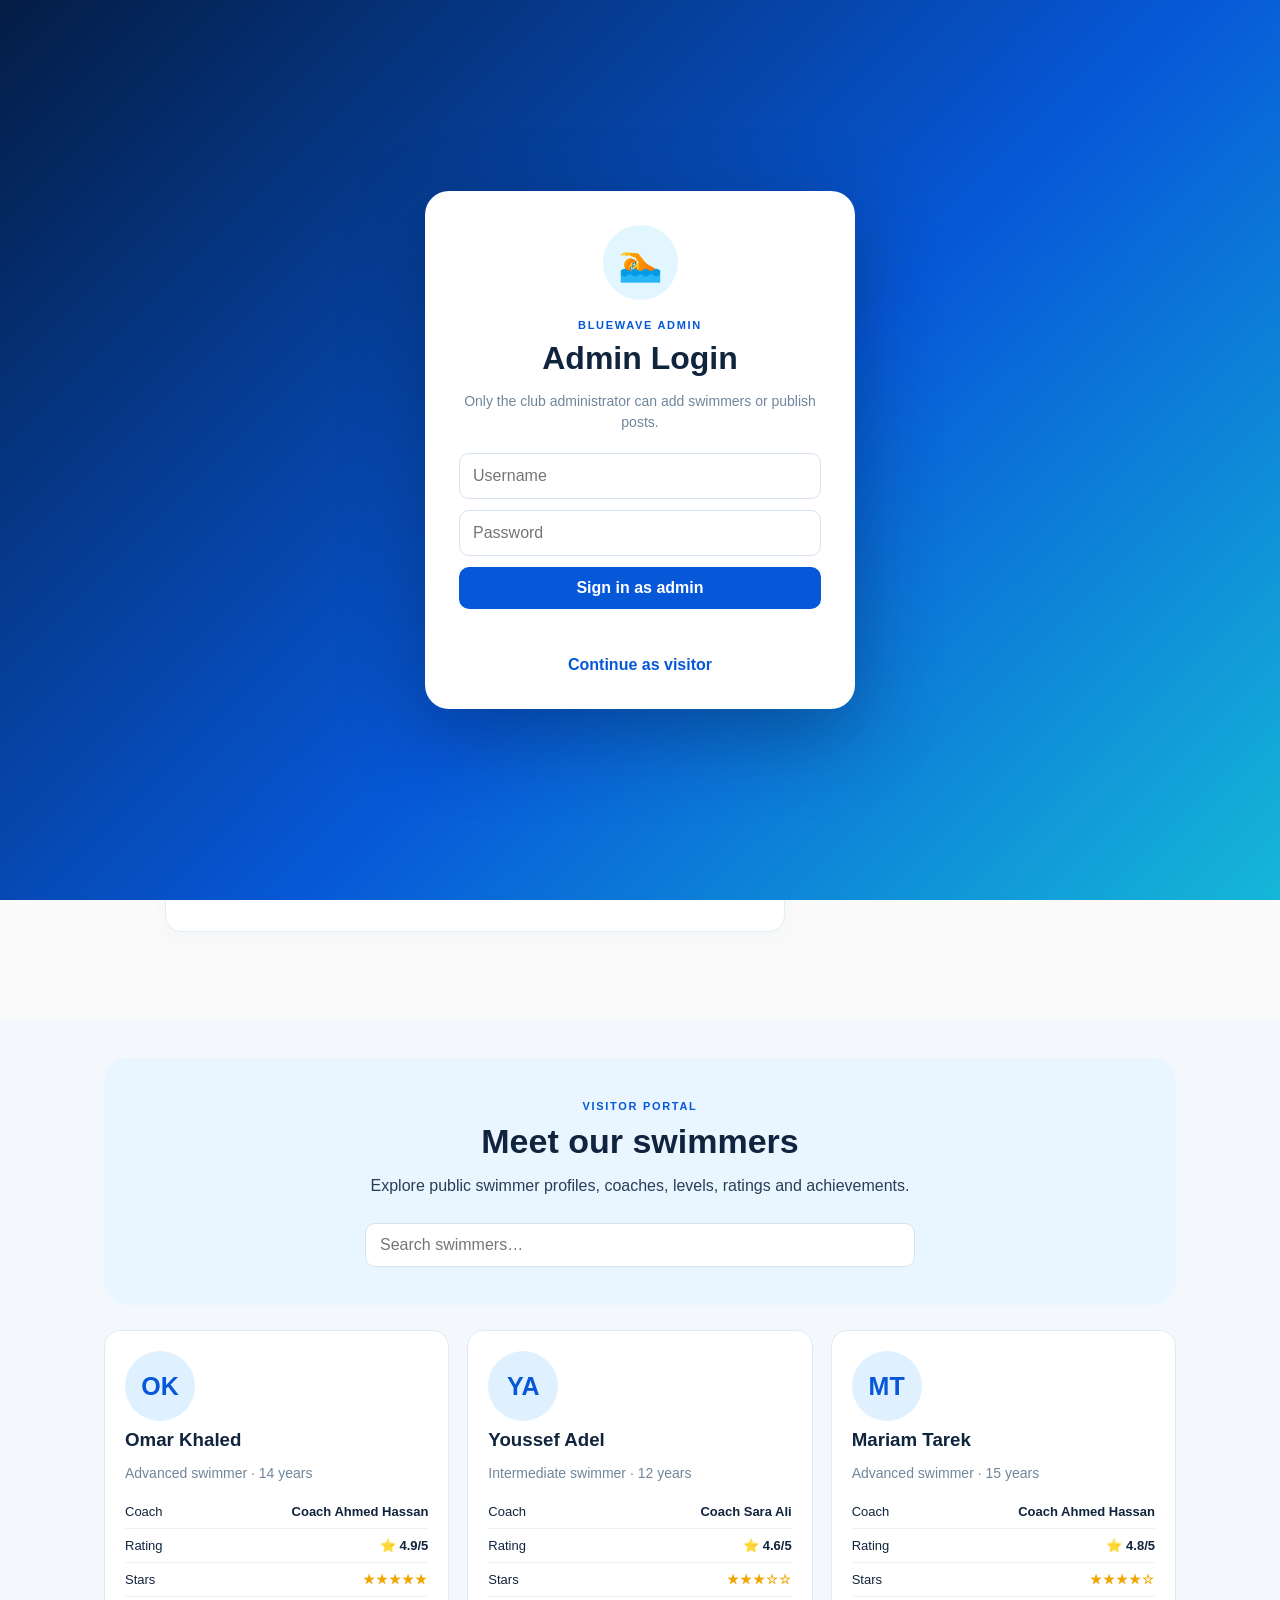
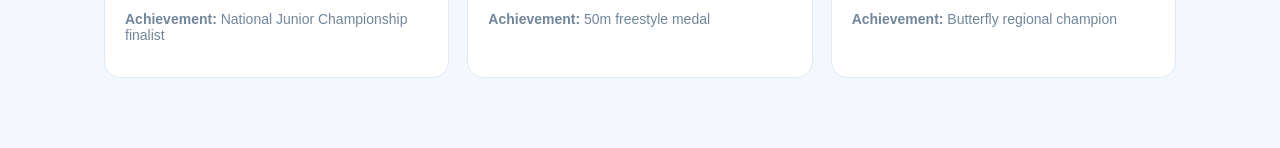
==== index.html @ 48f9fb14 "Add files via upload" ====
<!doctype html>
<html lang="en">
<head>
<meta charset="UTF-8"><meta name="viewport" content="width=device-width,initial-scale=1">
<meta name="theme-color" content="#0758d8"><meta name="apple-mobile-web-app-capable" content="yes"><meta name="apple-mobile-web-app-status-bar-style" content="black-translucent"><meta name="apple-mobile-web-app-title" content="BlueWave"><meta name="mobile-web-app-capable" content="yes"><link rel="apple-touch-icon" href="icons/apple-touch-icon.png"><link rel="manifest" href="manifest.json"><link rel="stylesheet" href="style.css">
<title>BlueWave Swimming Club</title>
</head>
<body><div id="loginScreen" class="login-screen">
<div class="login-card"><div class="login-logo">🏊</div><span class="eyebrow">BLUEWAVE ADMIN</span><h1>Admin Login</h1><p>Only the club administrator can add swimmers or publish posts.</p>
<form onsubmit="login(event)"><input id="loginUser" autocomplete="username" placeholder="Username" required><input id="loginPass" type="password" autocomplete="current-password" placeholder="Password" required><button class="primary" type="submit">Sign in as admin</button><div id="loginError"></div></form>
<button class="visitor-btn" onclick="enterVisitor()">Continue as visitor</button></div></div><header class="igbar"><div class="igbrand">🏊 <b>BlueWave</b></div><div class="igsearch">⌕ <input id="homeSearch" placeholder="Search swimmers, coaches, achievements…" oninput="homeSearch(this.value)"></div><div class="igactions"><button onclick="go('dashboard')">⚙️</button><button onclick="go('public')">♡</button><button onclick="showInstall()">📲</button></div></header><main class="instagram-home"><section class="feed"><div class="stories card"><div class="admin-post-btn" id="adminPostBtn" onclick="openPost()">＋ Post</div><div class="story"><div class="storyring">＋</div><small>Your story</small></div><div class="story"><div class="storyring">🏊</div><small>BlueWave</small></div><div class="story"><div class="storyring">⭐</div><small>Stars</small></div><div class="story"><div class="storyring">🏆</div><small>Champions</small></div><div class="story"><div class="storyring">🌊</div><small>Training</small></div></div><div class="post card"><div class="posthead"><div class="profile"><div class="miniavatar">🏊</div><div><b>bluewave.swimming</b><small>Swimming Club · Official</small></div></div><span>•••</span></div><div class="hero-photo"><div class="swimmer-art">🏊‍♂️</div><div class="photo-copy"><span>BLUEWAVE SWIMMING CLUB</span><strong>Make a splash.</strong><small>Train • Compete • Achieve</small></div></div><div class="postactions">♡　💬　↗ <span class="save">⌑</span></div><b class="likes">BlueWave Swimming Club</b><p><b>bluewave.swimming</b> Welcome to our swimming community 🌊 Follow our swimmers, coaches, achievements and training journey.</p><small class="muted">Discover our swimmers below</small></div><div id="homeFeed"></div></section><aside class="sidebar"><div class="profile card sideprofile"><div class="bigmini">🏊</div><div><b>BlueWave Swimming Club</b><small>Swimming community</small></div><button class="linkbtn" onclick="go('public')">View</button></div><div class="card suggestions"><div class="suggesthead"><b>Suggested swimmers</b><small>See all</small></div><div id="suggestions"></div></div><div class="sideinfo">About · Coaches · Swimmers · Achievements · Install App<br><br>© 2026 BlueWave Swimming Club</div></aside></main><div class="bottomnav"><button onclick="window.scrollTo({top:0,behavior:'smooth'})">⌂<small>Home</small></button><button onclick="document.getElementById('homeSearch').focus()">⌕<small>Search</small></button><button onclick="showInstall()">＋<small>Install</small></button><button onclick="go('public')">♡<small>Profiles</small></button><button onclick="go('dashboard')">⚙<small>Admin</small></button></div><section id="dashboard" class="page active"><div class="swimMotif"><span>〰</span><span>〰</span><span>〰</span></div>
  <div class="hero"><div><span class="eyebrow">ADMIN CONTROL CENTER</span><h1>Swimming Club Management</h1><p>Manage swimmers, coaches, ratings and monthly payments in one place.</p></div><div><button class="primary" onclick="openSwimmer()">＋ Add swimmer</button><button class="secondary" onclick="openPost()">＋ Post</button><button class="secondary" onclick="logout()">Logout</button></div></div>
  <div class="stats" id="stats"></div>
  <div class="grid2">
    <div class="card"><div class="cardhead"><h2>Payment overview</h2><button class="linkbtn" onclick="go('swimmers')">View swimmers →</button></div><div id="paymentOverview"></div></div>
    <div class="card"><div class="cardhead"><h2>Top swimmers</h2></div><div id="topSwimmers"></div></div>
  </div>
</section>

<section id="swimmers" class="page">
  <div class="sectionhead"><div><span class="eyebrow">MEMBERS</span><h1>Swimmers</h1></div><button class="primary" onclick="openSwimmer()">＋ Add swimmer</button></div>
  <div class="toolbar"><input id="search" placeholder="Search by name or ID…" oninput="renderSwimmers()"><select id="coachFilter" onchange="renderSwimmers()"><option value="">All coaches</option></select><select id="paymentFilter" onchange="renderSwimmers()"><option value="">All payments</option><option value="paid">Paid this month</option><option value="unpaid">Unpaid this month</option></select></div>
  <div id="swimmerTable" class="tablewrap"></div>
</section>

<section id="coaches" class="page">
  <div class="sectionhead"><div><span class="eyebrow">STAFF</span><h1>Coaches</h1></div><button class="primary" onclick="openCoach()">＋ Add coach</button></div>
  <div id="coachGrid" class="coachgrid"></div>
</section>

<section id="public" class="page">
  <div class="publichero"><span class="eyebrow">VISITOR PORTAL</span><h1>Meet our swimmers</h1><p>Explore public swimmer profiles, coaches, levels, ratings and achievements.</p><input id="publicSearch" placeholder="Search swimmers…" oninput="renderPublic()"></div>
  <div id="publicGrid" class="swimmergrid"></div>
</section>
</main>
</div>

<div id="modal" class="modal hidden"><div class="modalbox"><button class="close" onclick="closeModal()">×</button><div id="modalContent"></div></div></div>
<div id="installHelp" class="install-help hidden">
<div class="install-panel"><button class="close" onclick="closeInstallHelp()">×</button>
<h2>📲 Install BlueWave</h2>
<p><b>iPhone / iPad:</b> Open this website in Safari → tap Share → <b>Add to Home Screen</b> → Add.</p>
<p><b>Android:</b> Tap <b>Install App</b> or the browser menu → <b>Install app</b>.</p>
<p><b>Windows:</b> In Chrome or Edge, select the install icon in the address bar or menu → <b>Install BlueWave</b>.</p>
</div></div><div id="toast"></div>
<script src="app.js"></script>
<div id="modal" class="modal hidden"><div class="modalbox"><button class="close" onclick="closeModal()">×</button><div id="modalContent"></div></div></div><div id="installHelp" class="install-help hidden"><div class="install-panel"><button class="close" onclick="closeInstallHelp()">×</button><h2>📲 Install BlueWave</h2><p><b>iPhone/iPad:</b> Safari → Share → <b>Add to Home Screen</b>.</p><p><b>Android:</b> browser menu → <b>Install app</b>.</p><p><b>Windows:</b> Chrome/Edge → Install icon/menu → <b>Install BlueWave</b>.</p></div></div><div id="toast"></div></body></html>
---- style.css ----
*{box-sizing:border-box}body{margin:0;font-family:Inter,Segoe UI,Arial,sans-serif;background:#f4f8fc;color:#10243e}button,input,select{font:inherit}button{cursor:pointer}.topbar{height:72px;background:#fff;border-bottom:1px solid #e4edf6;display:flex;align-items:center;padding:0 5%;gap:30px;position:sticky;top:0;z-index:5}.brand{display:flex;align-items:center;gap:10px;margin-right:auto}.logo{font-size:30px}.brand b{display:block;font-size:19px}.brand small{display:block;color:#7890a8}.topbar nav{display:flex;gap:5px}.nav{border:0;background:none;padding:10px 14px;border-radius:9px;color:#60758c}.nav.active{background:#eaf2ff;color:#0758d8;font-weight:700}.admin-pill{border:1px solid #cfe0f4;background:#f5f9ff;color:#0758d8;border-radius:20px;padding:8px 14px}.page{display:none;max-width:1200px;margin:auto;padding:38px 5% 70px}.page.active{display:block}.hero{background:linear-gradient(120deg,#0758d8,#12a6db);color:#fff;border-radius:24px;padding:38px;display:flex;justify-content:space-between;align-items:center;gap:20px;box-shadow:0 15px 40px #0b64bd22}.hero h1,.publichero h1{font-size:34px;margin:8px 0}.hero p,.publichero p{opacity:.88}.eyebrow{font-size:11px;letter-spacing:1.7px;font-weight:800;color:#4d86c8}.hero .eyebrow{color:#d5efff}.primary{background:#0758d8;color:#fff;border:0;border-radius:10px;padding:12px 18px;font-weight:700}.hero .primary{background:#fff;color:#0758d8}.stats{display:grid;grid-template-columns:repeat(4,1fr);gap:16px;margin:22px 0}.stat,.card{background:#fff;border:1px solid #e3edf6;border-radius:16px;padding:20px;box-shadow:0 5px 18px #1a5a8c08}.stat span{color:#738aa1;font-size:13px}.stat strong{display:block;font-size:30px;margin-top:7px}.grid2{display:grid;grid-template-columns:1fr 1fr;gap:20px}.cardhead,.sectionhead{display:flex;justify-content:space-between;align-items:center}.card h2{font-size:18px}.linkbtn{border:0;background:none;color:#0758d8}.sectionhead{margin-bottom:20px}.sectionhead h1{margin:4px 0 0;font-size:30px}.toolbar{display:flex;gap:10px;margin-bottom:16px}.toolbar input,.toolbar select,.publichero input{border:1px solid #d7e3ef;background:#fff;border-radius:10px;padding:12px 14px;outline:none}.toolbar input{flex:1}.tablewrap{background:#fff;border:1px solid #e0eaf3;border-radius:15px;overflow:auto}.table{width:100%;border-collapse:collapse}.table th,.table td{padding:14px;text-align:left;border-bottom:1px solid #edf2f7;font-size:14px}.table th{color:#71869b;background:#f9fbfd;font-size:12px;text-transform:uppercase}.avatar{width:40px;height:40px;border-radius:50%;display:inline-grid;place-items:center;background:#dff1ff;color:#0758d8;font-weight:800;margin-right:10px}.namecell{display:flex;align-items:center}.badge{display:inline-block;padding:5px 9px;border-radius:15px;font-size:12px;font-weight:700}.paid{background:#dcf8e8;color:#08753b}.unpaid{background:#fff0e9;color:#b44a12}.stars{color:#f0a500;letter-spacing:1px}.action{border:0;background:#edf4ff;color:#0758d8;border-radius:8px;padding:7px 10px}.coachgrid,.swimmergrid{display:grid;grid-template-columns:repeat(3,1fr);gap:18px}.coach,.swcard{background:#fff;border:1px solid #e0eaf3;border-radius:16px;padding:20px}.coach h3,.swcard h3{margin:8px 0}.coach p,.swcard p{color:#71869b;font-size:14px}.publichero{text-align:center;background:#e9f5ff;border-radius:24px;padding:38px;margin-bottom:25px}.publichero .eyebrow{color:#0758d8}.publichero input{width:min(550px,100%);margin-top:12px}.swcard .bigavatar{height:70px;width:70px;border-radius:50%;display:grid;place-items:center;background:#dff1ff;color:#0758d8;font-size:25px;font-weight:800}.mini{display:flex;justify-content:space-between;padding:9px 0;border-bottom:1px solid #edf2f7;font-size:13px}.modal{position:fixed;inset:0;background:#10243e77;display:grid;place-items:center;padding:20px;z-index:20}.modal.hidden{display:none}.modalbox{background:#fff;width:min(680px,100%);max-height:90vh;overflow:auto;border-radius:18px;padding:28px;position:relative}.close{position:absolute;right:16px;top:12px;border:0;background:none;font-size:28px;color:#6e8195}.formgrid{display:grid;grid-template-columns:1fr 1fr;gap:13px}.field{display:flex;flex-direction:column;gap:6px}.field.full{grid-column:1/-1}.field label{font-size:12px;color:#60758c;font-weight:700}.field input,.field select,.field textarea{padding:11px;border:1px solid #d7e3ef;border-radius:9px}.formactions{display:flex;justify-content:flex-end;gap:10px;margin-top:20px}.secondary{border:1px solid #d4e0eb;background:#fff;padding:11px 16px;border-radius:9px}.months{display:flex;flex-wrap:wrap;gap:7px;margin-top:8px}.month{border:1px solid #d7e3ef;background:#fff;border-radius:8px;padding:7px 9px;font-size:12px}.month.on{background:#dcf8e8;border-color:#9be0b9;color:#08753b}.detail{margin:20px 0;padding:15px;background:#f7fafc;border-radius:12px}.coach .primary{margin-top:10px}.empty{padding:35px;text-align:center;color:#7890a8}.rank{font-weight:800;color:#0758d8}#toast{position:fixed;bottom:25px;right:25px;background:#10243e;color:#fff;padding:12px 17px;border-radius:10px;opacity:0;transform:translateY(10px);transition:.25s;z-index:30}#toast.show{opacity:1;transform:none}@media(max-width:850px){.topbar{padding:0 3%;gap:8px}.topbar nav{display:none}.page{padding:25px 3%}.hero{display:block}.hero .primary{margin-top:20px}.stats{grid-template-columns:1fr 1fr}.grid2,.coachgrid,.swimmergrid{grid-template-columns:1fr}.toolbar{flex-wrap:wrap}.toolbar input{min-width:100%}.formgrid{grid-template-columns:1fr}.field.full{grid-column:auto}}\n.loginScreen{position:fixed;inset:0;z-index:100;background:radial-gradient(circle at 20% 20%,#18b7e955,transparent 35%),linear-gradient(135deg,#031c3d,#0758d8 55%,#10a9d6);display:grid;place-items:center;padding:20px;overflow:hidden}.loginScreen:before,.loginScreen:after{content:"";position:absolute;width:110%;height:90px;border:3px solid #ffffff22;border-left:0;border-right:0;border-radius:50%;transform:rotate(-8deg);bottom:10%;left:-5%}.loginScreen:after{bottom:25%;transform:rotate(6deg);opacity:.6}.loginCard{position:relative;z-index:2;width:min(430px,100%);background:#ffffffee;backdrop-filter:blur(18px);border:1px solid #ffffff55;border-radius:28px;padding:36px;box-shadow:0 30px 80px #001b3b66;text-align:center}.loginLogo{font-size:52px;margin-bottom:5px}.loginCard h1{margin:8px 0;font-size:32px}.loginCard p{color:#71869b;margin-bottom:25px}.loginCard form{display:grid;gap:12px}.loginCard input{padding:14px 15px;border:1px solid #d6e3ef;border-radius:11px;background:#fff;outline:none}.loginError{height:18px;color:#c34d39;font-size:13px}.visitorLink{margin-top:18px;border:0;background:none;color:#0758d8;font-weight:700}.swimMotif{height:55px;overflow:hidden;margin:-15px 0 12px;display:flex;gap:40px;opacity:.12;color:#0758d8;font-size:55px;line-height:20px}.swimMotif span:nth-child(2){transform:translateY(12px)}.swimMotif span:nth-child(3){transform:translateY(-4px)}
.install-help{position:fixed;inset:0;background:#10243e88;display:grid;place-items:center;padding:20px;z-index:40}
.install-help.hidden{display:none}.install-panel{background:#fff;border-radius:20px;padding:28px;width:min(560px,100%);box-shadow:0 25px 80px #001b3d55}
.install-panel h2{margin-top:0}.install-panel p{line-height:1.6;background:#f5f9fd;padding:12px;border-radius:10px}

.igbar{height:64px;background:#fff;border-bottom:1px solid #e3e7ec;display:flex;align-items:center;padding:0 max(14px,calc((100% - 1050px)/2));gap:28px;position:sticky;top:0;z-index:10}.igbrand{font-size:21px;min-width:180px}.igsearch{height:38px;width:290px;background:#f1f3f6;border-radius:9px;display:flex;align-items:center;padding:0 12px;color:#788898}.igsearch input{border:0;background:none;outline:0;width:100%;padding-left:8px}.igactions{display:flex;gap:13px;margin-left:auto}.igactions button{border:0;background:none;font-size:20px}.instagram-home{background:#fafafa;min-height:calc(100vh - 64px);display:grid;grid-template-columns:minmax(0,620px) 300px;gap:30px;justify-content:center;padding:24px 18px 70px}.stories{height:105px;display:flex;align-items:center;gap:19px;padding:12px 18px;overflow:hidden;margin-bottom:18px}.story{min-width:62px;text-align:center;font-size:11px}.storyring{width:58px;height:58px;border-radius:50%;display:grid;place-items:center;margin:auto;background:linear-gradient(135deg,#0758d8,#18c7e6,#7936d9);border:3px solid #fff;font-size:24px}.story small{display:block;margin-top:5px}.post{overflow:hidden;margin-bottom:18px}.posthead{height:60px;display:flex;align-items:center;justify-content:space-between;padding:10px 14px}.profile{display:flex;align-items:center;gap:9px}.profile small,.sideprofile small{display:block;color:#8190a0;font-size:11px}.miniavatar,.bigmini{width:38px;height:38px;border-radius:50%;display:grid;place-items:center;background:#dff4ff}.bigmini{width:50px;height:50px}.hero-photo{height:450px;position:relative;overflow:hidden;background:linear-gradient(#0b65b9,#18b8db 43%,#0758d8 44%,#084da9)}.hero-photo:after{content:"";position:absolute;inset:45% 0 0;background:repeating-linear-gradient(170deg,transparent 0 48px,#ffffff24 50px 55px)}.swimmer-art{position:absolute;z-index:2;left:50%;top:37%;transform:translate(-50%,-50%);font-size:85px;filter:drop-shadow(0 10px 8px #003f7766)}.photo-copy{position:absolute;z-index:3;bottom:34px;left:32px;color:#fff;text-shadow:0 3px 15px #003f77}.photo-copy span{letter-spacing:4px;font-size:12px;font-weight:800}.photo-copy strong{display:block;font-size:40px}.photo-copy small{font-size:14px}.postactions{padding:13px 14px 5px;font-size:26px}.save{float:right}.likes{display:block;padding:0 14px;font-size:13px}.post p{padding:0 14px;line-height:1.5;font-size:14px}.muted{display:block;padding:0 14px 16px;color:#8c99a6}.sidebar{position:sticky;top:88px;height:max-content}.sideprofile{display:flex;align-items:center;gap:9px;padding:12px}.sideprofile .linkbtn{margin-left:auto}.suggestions{padding:15px;margin-top:15px}.suggesthead{display:flex;justify-content:space-between;color:#728191;font-size:13px}.suggestion{display:flex;align-items:center;padding:10px 0}.suggestion .sname{flex:1;margin-left:8px}.suggestion small{display:block;color:#8996a4;font-size:11px}.follow{border:0;background:none;color:#0758d8;font-weight:700}.sideinfo{font-size:11px;color:#9ba5af;padding:18px 5px;line-height:1.5}.bottomnav{display:none}.install-help{position:fixed;inset:0;background:#10243e88;display:grid;place-items:center;padding:20px;z-index:40}.install-help.hidden{display:none}.install-panel{background:#fff;border-radius:20px;padding:28px;width:min(560px,100%)}@media(max-width:850px){.igbar{padding:0 12px;gap:10px}.igbrand{min-width:auto}.igsearch{flex:1;width:auto}.sidebar{display:none}.instagram-home{display:block;padding:0 0 70px}.stories,.post{border-radius:0;border-left:0;border-right:0}.bottomnav{display:flex;position:fixed;bottom:0;left:0;right:0;height:58px;background:#fff;border-top:1px solid #e2e6ea;z-index:15;justify-content:space-around}.bottomnav button{border:0;background:none;font-size:20px}.bottomnav small{display:block;font-size:9px;color:#667788}.hero-photo{height:410px}}@media(max-width:500px){.igbrand b{display:none}.hero-photo{height:380px}.photo-copy strong{font-size:32px}}

.login-screen{position:fixed;inset:0;background:linear-gradient(135deg,#041d45,#0758d8 55%,#15b7d8);display:grid;place-items:center;z-index:100;padding:20px}.login-card{width:min(430px,100%);background:#fff;border-radius:24px;padding:34px;box-shadow:0 25px 80px #001b3d66;text-align:center}.login-logo{width:75px;height:75px;border-radius:50%;display:grid;place-items:center;margin:0 auto 15px;background:#e2f6ff;font-size:36px}.login-card h1{margin:7px 0}.login-card p{color:#71869b;font-size:14px;line-height:1.5}.login-card form{display:grid;gap:11px;margin-top:20px}.login-card input{padding:13px;border:1px solid #d5e1ec;border-radius:10px;outline:none}.login-card form .primary{width:100%}.visitor-btn{border:0;background:none;color:#0758d8;margin-top:17px;font-weight:700}.login-card #loginError{color:#c53c3c;font-size:13px;min-height:18px}.admin-post-btn{display:none}.club-post{padding:35px;background:linear-gradient(135deg,#e7f8ff,#d2edff);text-align:center}.club-post span{font-size:58px}.club-post h2{margin:7px 0}.club-post p{color:#506b84;line-height:1.6;white-space:pre-wrap}.login-card .eyebrow{color:#0758d8}@media(max-width:850px){.login-card{padding:28px}}
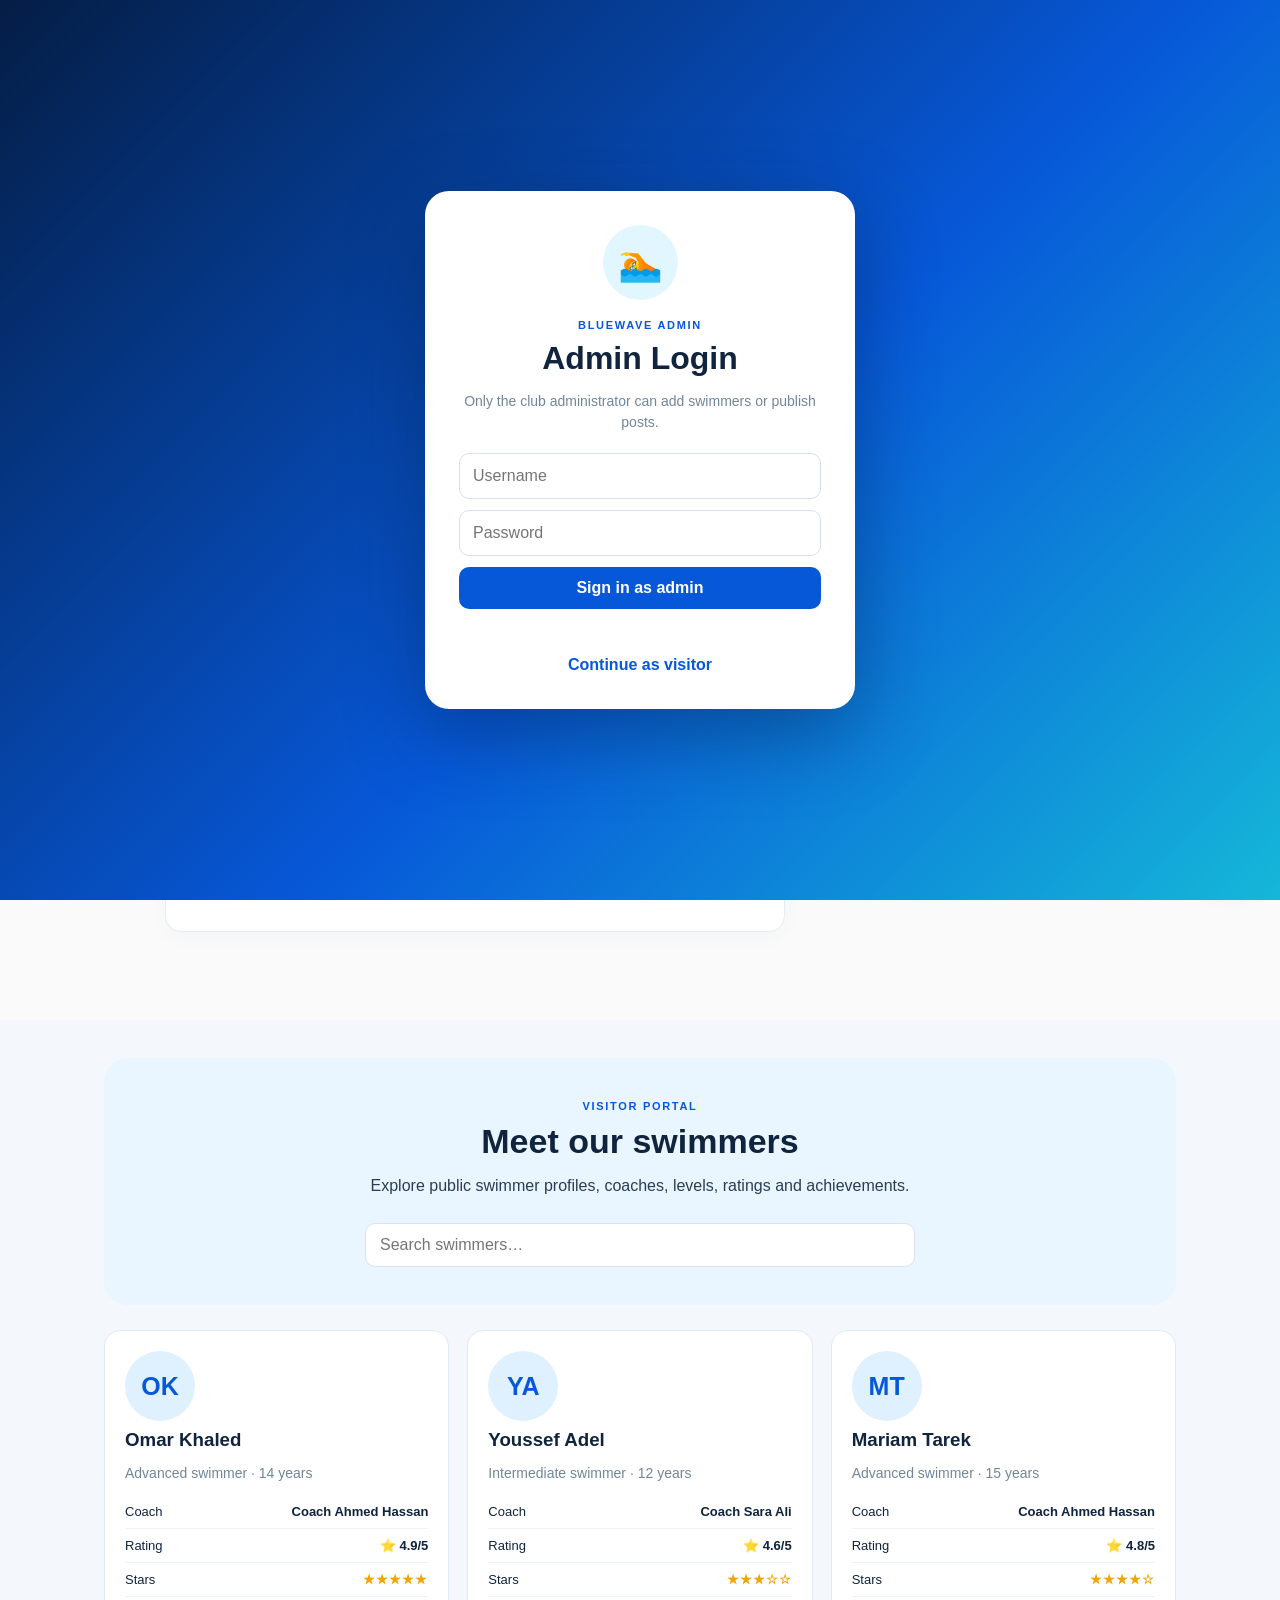
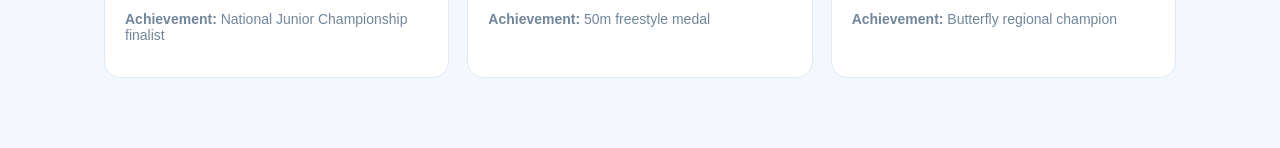
==== commit b9ac23bb: "Add files via upload" ====
--- a/index.html
+++ b/index.html
@@ -4,8 +4,38 @@
 <meta charset="UTF-8"><meta name="viewport" content="width=device-width,initial-scale=1">
 <meta name="theme-color" content="#0758d8"><meta name="apple-mobile-web-app-capable" content="yes"><meta name="apple-mobile-web-app-status-bar-style" content="black-translucent"><meta name="apple-mobile-web-app-title" content="BlueWave"><meta name="mobile-web-app-capable" content="yes"><link rel="apple-touch-icon" href="icons/apple-touch-icon.png"><link rel="manifest" href="manifest.json"><link rel="stylesheet" href="style.css">
 <title>BlueWave Swimming Club</title>
+
+<style>
+.accountbar{position:fixed;top:72px;right:20px;z-index:20;display:flex;gap:8px}
+.account-btn,.install-btn{border:1px solid #d8e4ef;background:#fff;color:#0758d8;border-radius:20px;padding:9px 14px;font-weight:700;box-shadow:0 4px 14px #1234 08}
+.account-modal{position:fixed;inset:0;background:#09213b99;display:none;place-items:center;z-index:50;padding:20px}.account-modal.show{display:grid}
+.account-box{background:#fff;border-radius:18px;width:min(430px,100%);padding:26px;position:relative}.account-box h2{margin-top:0}
+.account-box input{width:100%;padding:12px;border:1px solid #d7e3ef;border-radius:9px;margin:6px 0 12px}.account-box button{margin-top:5px}
+.post-social{display:flex;gap:18px;padding:12px 14px;border-top:1px solid #eef3f7}.post-social button{border:0;background:none;font-size:22px;cursor:pointer}.post-social .liked{color:#e43f66}.comment-box{display:flex;gap:7px;padding:8px 14px 14px}.comment-box input{flex:1;border:1px solid #d7e3ef;border-radius:18px;padding:9px 12px}.comment-box button{border:0;background:#0758d8;color:#fff;border-radius:18px;padding:8px 14px}.comments{padding:0 14px 10px;font-size:13px}.install-fab{position:fixed;right:22px;bottom:22px;width:58px;height:58px;border-radius:50%;border:0;background:#0758d8;color:#fff;font-size:25px;box-shadow:0 8px 25px #0758d855;z-index:30}.account-tabs{display:flex;gap:8px;margin-bottom:12px}.account-tabs button{flex:1;border:1px solid #d7e3ef;background:#f7fafc;padding:9px;border-radius:9px}.account-tabs .active{background:#0758d8;color:#fff}
+</style>
 </head>
-<body><div id="loginScreen" class="login-screen">
+<body>
+<div class="accountbar">
+  <button class="account-btn" onclick="openAccount()">👤 <span id="accountLabel">Sign in</span></button>
+</div>
+<button class="install-fab" onclick="installOrExplain()" title="Install BlueWave">📲</button>
+<div id="accountModal" class="account-modal">
+ <div class="account-box">
+  <button onclick="closeAccount()" style="position:absolute;right:14px;top:10px;border:0;background:none;font-size:25px">×</button>
+  <h2>BlueWave Account</h2>
+  <div class="account-tabs"><button id="loginTab" class="active" onclick="accountMode('login')">Sign in</button><button id="signupTab" onclick="accountMode('signup')">Create account</button></div>
+  <form id="accountForm" onsubmit="submitAccount(event)">
+   <label>Name</label><input id="accName" placeholder="Your name">
+   <label>Email</label><input id="accEmail" type="email" required placeholder="name@example.com">
+   <label>Mobile number</label><input id="accPhone" required placeholder="01xxxxxxxxx">
+   <label id="passLabel">Password</label><input id="accPass" type="password" required minlength="4" placeholder="Password">
+   <button class="primary" style="width:100%" id="accountSubmit">Sign in</button>
+  </form>
+  <button id="logoutBtn" class="secondary" style="width:100%;display:none" onclick="logoutVisitor()">Log out</button>
+  <p id="accountNote" style="color:#71869b;font-size:12px"></p>
+ </div>
+</div>
+<div id="loginScreen" class="login-screen">
 <div class="login-card"><div class="login-logo">🏊</div><span class="eyebrow">BLUEWAVE ADMIN</span><h1>Admin Login</h1><p>Only the club administrator can add swimmers or publish posts.</p>
 <form onsubmit="login(event)"><input id="loginUser" autocomplete="username" placeholder="Username" required><input id="loginPass" type="password" autocomplete="current-password" placeholder="Password" required><button class="primary" type="submit">Sign in as admin</button><div id="loginError"></div></form>
 <button class="visitor-btn" onclick="enterVisitor()">Continue as visitor</button></div></div><header class="igbar"><div class="igbrand">🏊 <b>BlueWave</b></div><div class="igsearch">⌕ <input id="homeSearch" placeholder="Search swimmers, coaches, achievements…" oninput="homeSearch(this.value)"></div><div class="igactions"><button onclick="go('dashboard')">⚙️</button><button onclick="go('public')">♡</button><button onclick="showInstall()">📲</button></div></header><main class="instagram-home"><section class="feed"><div class="stories card"><div class="admin-post-btn" id="adminPostBtn" onclick="openPost()">＋ Post</div><div class="story"><div class="storyring">＋</div><small>Your story</small></div><div class="story"><div class="storyring">🏊</div><small>BlueWave</small></div><div class="story"><div class="storyring">⭐</div><small>Stars</small></div><div class="story"><div class="storyring">🏆</div><small>Champions</small></div><div class="story"><div class="storyring">🌊</div><small>Training</small></div></div><div class="post card"><div class="posthead"><div class="profile"><div class="miniavatar">🏊</div><div><b>bluewave.swimming</b><small>Swimming Club · Official</small></div></div><span>•••</span></div><div class="hero-photo"><div class="swimmer-art">🏊‍♂️</div><div class="photo-copy"><span>BLUEWAVE SWIMMING CLUB</span><strong>Make a splash.</strong><small>Train • Compete • Achieve</small></div></div><div class="postactions">♡　💬　↗ <span class="save">⌑</span></div><b class="likes">BlueWave Swimming Club</b><p><b>bluewave.swimming</b> Welcome to our swimming community 🌊 Follow our swimmers, coaches, achievements and training journey.</p><small class="muted">Discover our swimmers below</small></div><div id="homeFeed"></div></section><aside class="sidebar"><div class="profile card sideprofile"><div class="bigmini">🏊</div><div><b>BlueWave Swimming Club</b><small>Swimming community</small></div><button class="linkbtn" onclick="go('public')">View</button></div><div class="card suggestions"><div class="suggesthead"><b>Suggested swimmers</b><small>See all</small></div><div id="suggestions"></div></div><div class="sideinfo">About · Coaches · Swimmers · Achievements · Install App<br><br>© 2026 BlueWave Swimming Club</div></aside></main><div class="bottomnav"><button onclick="window.scrollTo({top:0,behavior:'smooth'})">⌂<small>Home</small></button><button onclick="document.getElementById('homeSearch').focus()">⌕<small>Search</small></button><button onclick="showInstall()">＋<small>Install</small></button><button onclick="go('public')">♡<small>Profiles</small></button><button onclick="go('dashboard')">⚙<small>Admin</small></button></div><section id="dashboard" class="page active"><div class="swimMotif"><span>〰</span><span>〰</span><span>〰</span></div>
@@ -44,4 +74,24 @@
 <p><b>Windows:</b> In Chrome or Edge, select the install icon in the address bar or menu → <b>Install BlueWave</b>.</p>
 </div></div><div id="toast"></div>
 <script src="app.js"></script>
-<div id="modal" class="modal hidden"><div class="modalbox"><button class="close" onclick="closeModal()">×</button><div id="modalContent"></div></div></div><div id="installHelp" class="install-help hidden"><div class="install-panel"><button class="close" onclick="closeInstallHelp()">×</button><h2>📲 Install BlueWave</h2><p><b>iPhone/iPad:</b> Safari → Share → <b>Add to Home Screen</b>.</p><p><b>Android:</b> browser menu → <b>Install app</b>.</p><p><b>Windows:</b> Chrome/Edge → Install icon/menu → <b>Install BlueWave</b>.</p></div></div><div id="toast"></div></body></html>+<div id="modal" class="modal hidden"><div class="modalbox"><button class="close" onclick="closeModal()">×</button><div id="modalContent"></div></div></div><div id="installHelp" class="install-help hidden"><div class="install-panel"><button class="close" onclick="closeInstallHelp()">×</button><h2>📲 Install BlueWave</h2><p><b>iPhone/iPad:</b> Safari → Share → <b>Add to Home Screen</b>.</p><p><b>Android:</b> browser menu → <b>Install app</b>.</p><p><b>Windows:</b> Chrome/Edge → Install icon/menu → <b>Install BlueWave</b>.</p></div></div><div id="toast"></div>
+<script>
+let visitorUser=JSON.parse(localStorage.getItem("bluewave_visitor")||"null");
+let accountAction="login", deferredPrompt=null;
+function openAccount(){document.getElementById("accountModal").classList.add("show");updateAccountUI()}
+function closeAccount(){document.getElementById("accountModal").classList.remove("show")}
+function accountMode(m){accountAction=m;document.getElementById("loginTab").classList.toggle("active",m==="login");document.getElementById("signupTab").classList.toggle("active",m==="signup");document.getElementById("accName").style.display=m==="signup"?"block":"none";document.getElementById("passLabel").textContent=m==="signup"?"Create password":"Password";document.getElementById("accountSubmit").textContent=m==="signup"?"Create account":"Sign in";updateAccountUI()}
+function updateAccountUI(){document.getElementById("accountLabel").textContent=visitorUser?visitorUser.name:"Sign in";document.getElementById("logoutBtn").style.display=visitorUser?"block":"none";document.getElementById("accountForm").style.display=visitorUser?"none":"block";document.getElementById("accountNote").textContent=visitorUser?"You can like, save and comment on posts.":"Create a free visitor account with your email and mobile number."}
+function submitAccount(e){e.preventDefault();let email=document.getElementById("accEmail").value.trim(),phone=document.getElementById("accPhone").value.trim(),name=document.getElementById("accName").value.trim()||email.split("@")[0],pass=document.getElementById("accPass").value;if(accountAction==="signup"){visitorUser={name,email,phone,pass};localStorage.setItem("bluewave_visitor",JSON.stringify(visitorUser));toast("Account created");closeAccount()}else{let saved=JSON.parse(localStorage.getItem("bluewave_visitor")||"null");if(saved&&saved.email===email&&saved.phone===phone&&saved.pass===pass){visitorUser=saved;toast("Welcome back");closeAccount()}else{toast("Account not found. Create an account first.");}}updateAccountUI()}
+function logoutVisitor(){visitorUser=null;localStorage.removeItem("bluewave_visitor");updateAccountUI();closeAccount();toast("Logged out")}
+function requireVisitor(){if(visitorUser)return true;openAccount();toast("Sign in to like, save or comment");return false}
+function socialKey(id,type){return "bw_"+type+"_"+id}
+function toggleLike(id){if(!requireVisitor())return;let k=socialKey(id,"like"),v=localStorage.getItem(k)==="1";localStorage.setItem(k,v?"0":"1");renderSocial(id)}
+function toggleSave(id){if(!requireVisitor())return;let k=socialKey(id,"save"),v=localStorage.getItem(k)==="1";localStorage.setItem(k,v?"0":"1");renderSocial(id)}
+function addComment(id){if(!requireVisitor())return;let inp=document.getElementById("comment_"+id),txt=inp.value.trim();if(!txt)return;let arr=JSON.parse(localStorage.getItem(socialKey(id,"comments"))||"[]");arr.push({name:visitorUser.name,text:txt});localStorage.setItem(socialKey(id,"comments"),JSON.stringify(arr));inp.value="";renderSocial(id)}
+function renderSocial(id){let like=localStorage.getItem(socialKey(id,"like"))==="1",save=localStorage.getItem(socialKey(id,"save"))==="1",arr=JSON.parse(localStorage.getItem(socialKey(id,"comments"))||"[]"),el=document.getElementById("social_"+id);if(!el)return;el.innerHTML='<div class="post-social"><button class="'+(like?'liked':'')+'" onclick="toggleLike('+id+')">'+(like?'♥':'♡')+'</button><button onclick="document.getElementById(\\'comment_'+id+'\\').focus()">💬</button><button onclick="toggleSave('+id+')">'+(save?'🔖':'⌑')+'</button></div><div class="comments">'+arr.slice(-3).map(c=>'<div><b>'+escapeHtml(c.name)+'</b> '+escapeHtml(c.text)+'</div>').join("")+'</div><div class="comment-box"><input id="comment_'+id+'" placeholder="'+(visitorUser?'Add a comment…':'Sign in to comment')+'"><button onclick="addComment('+id+')">Post</button></div>'}
+function escapeHtml(s){return s.replace(/[&<>"']/g,c=>({'&':'&amp;','<':'&lt;','>':'&gt;','"':'&quot;',"'":'&#039;'}[c]))}
+function installOrExplain(){if(deferredPrompt){deferredPrompt.prompt();deferredPrompt.userChoice.finally(()=>deferredPrompt=null)}else{alert("iPhone/iPad: Safari → Share → Add to Home Screen. Android/Windows: use your browser menu → Install App.");}}
+window.addEventListener("beforeinstallprompt",e=>{e.preventDefault();deferredPrompt=e});
+</script>
+</body></html>
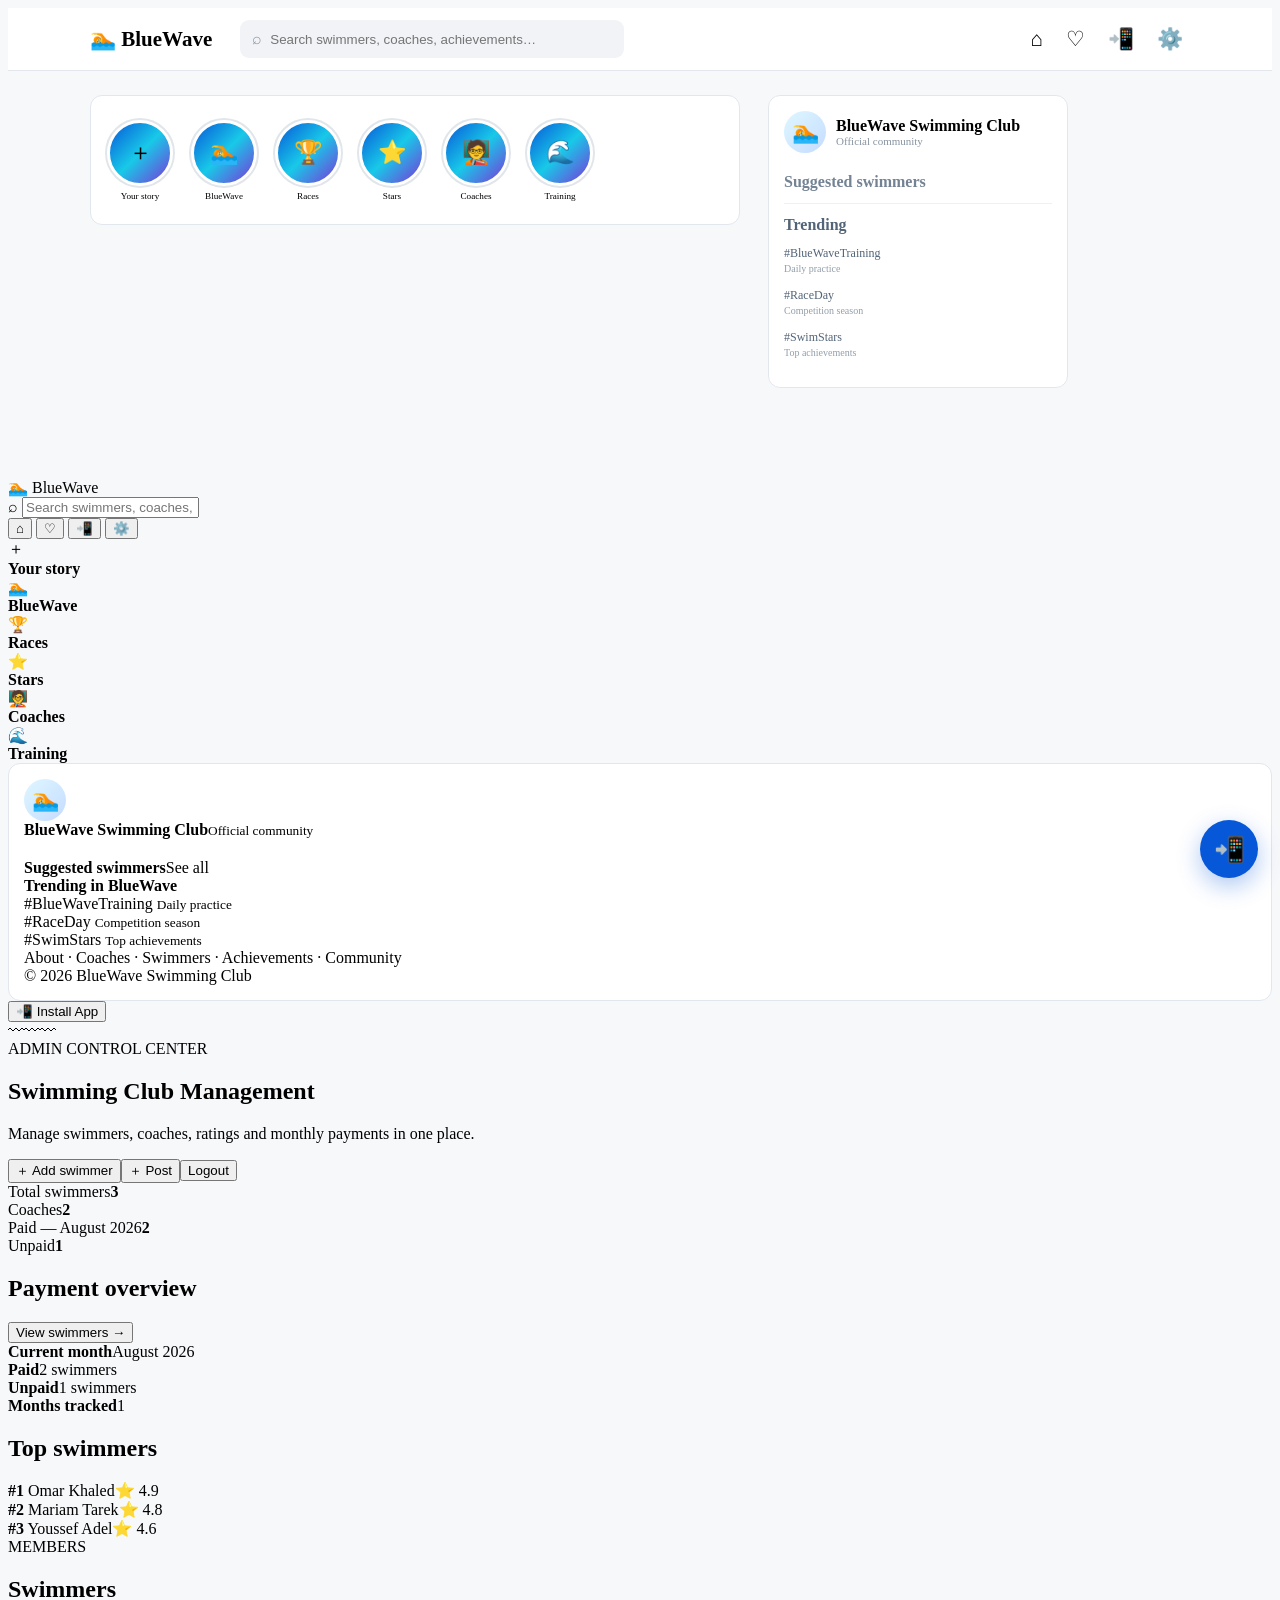
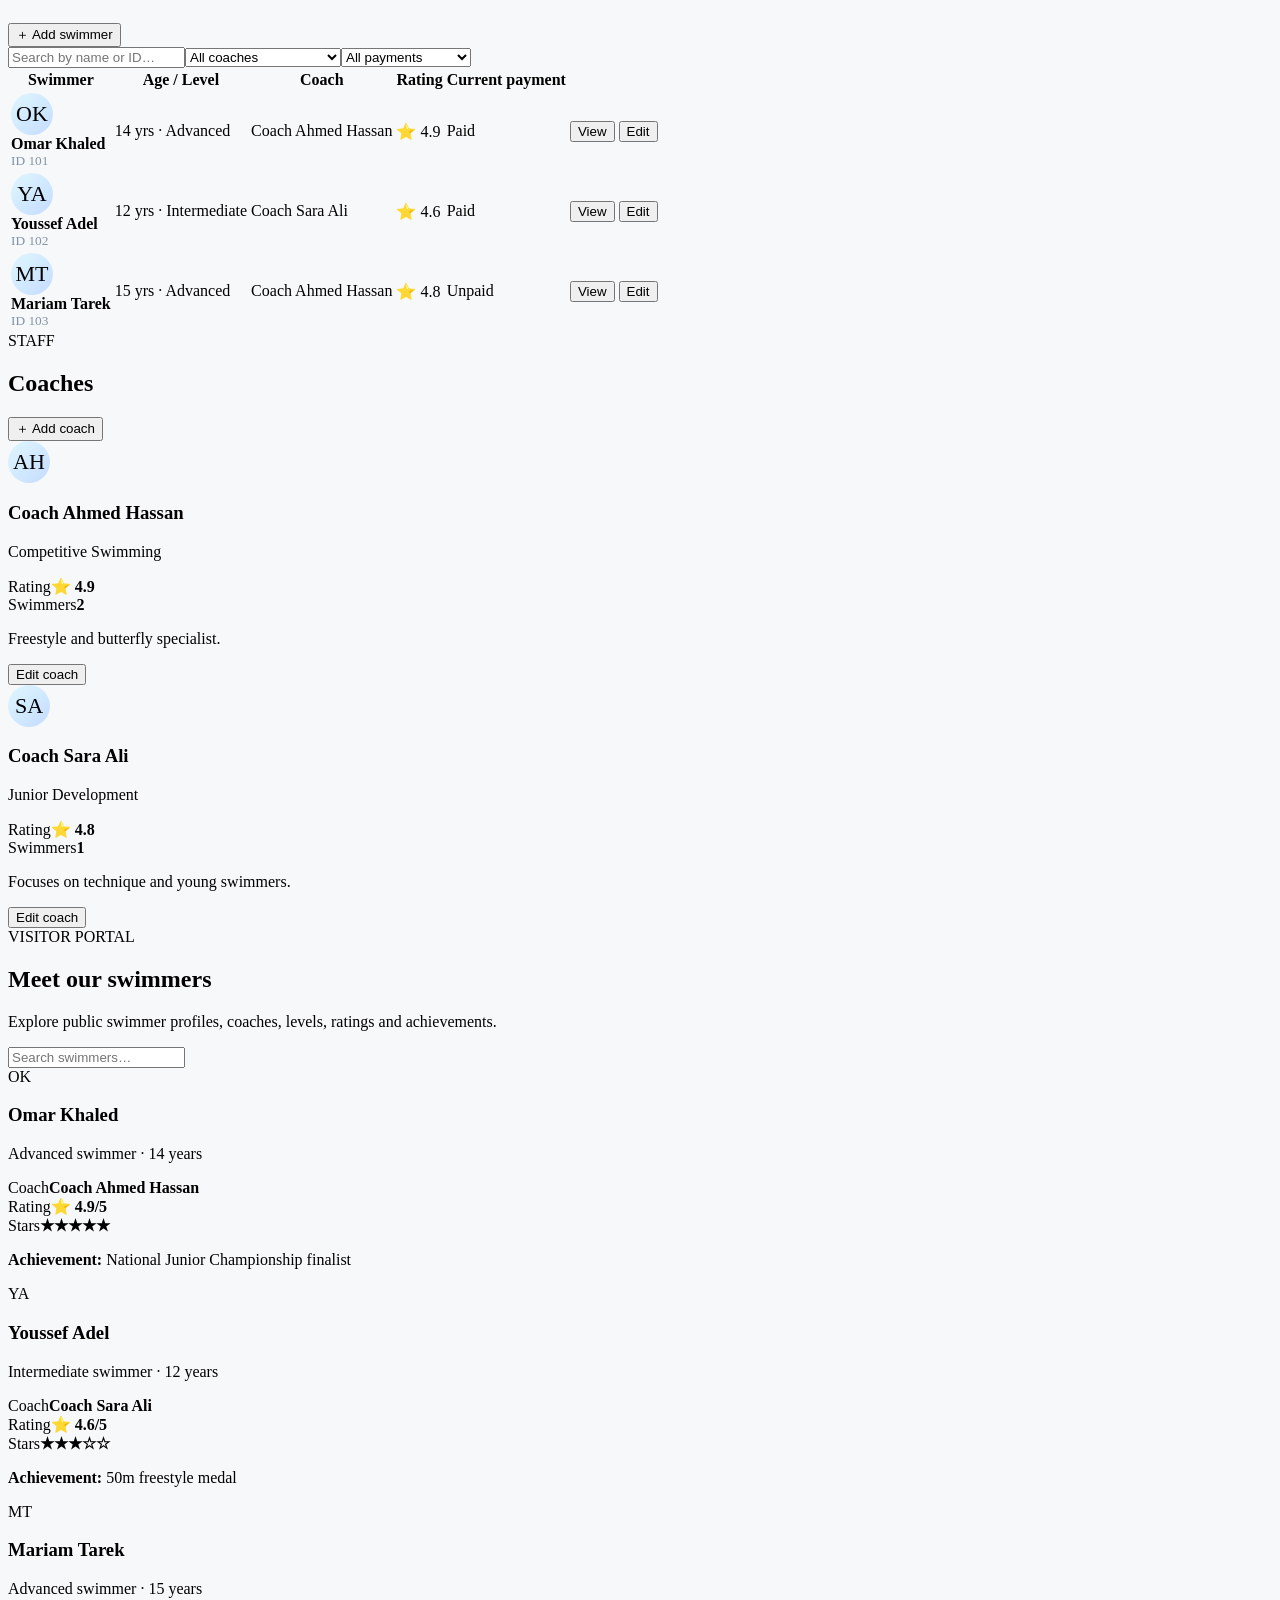
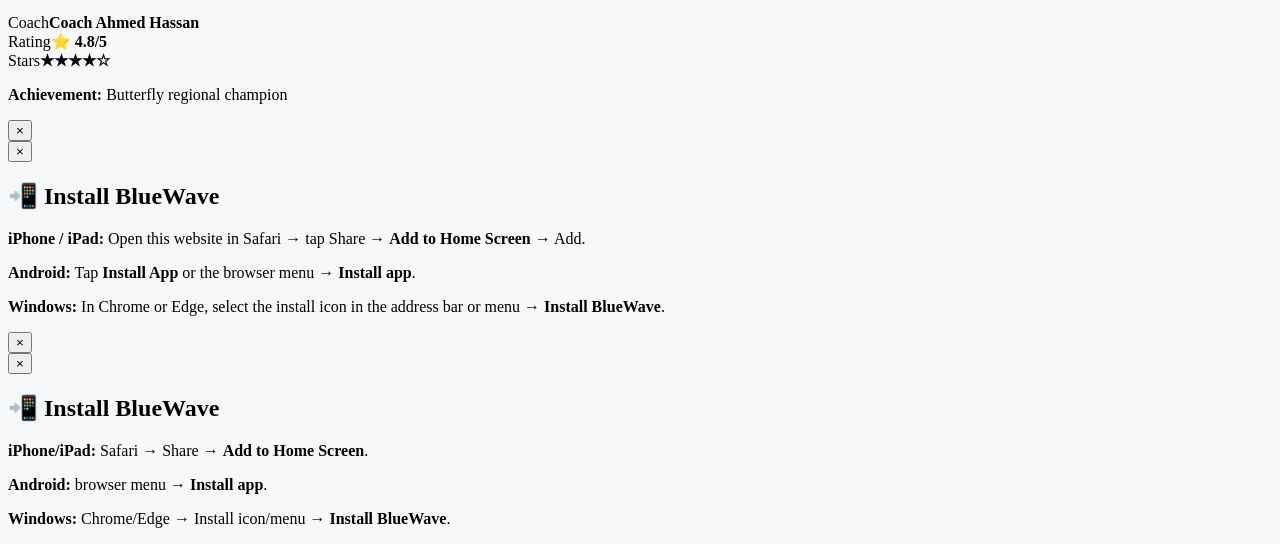
==== commit 2cf4316d: "Add files via upload" ====
--- a/index.html
+++ b/index.html
@@ -15,30 +15,72 @@
 </style>
 </head>
 <body>
-<div class="accountbar">
-  <button class="account-btn" onclick="openAccount()">👤 <span id="accountLabel">Sign in</span></button>
-</div>
-<button class="install-fab" onclick="installOrExplain()" title="Install BlueWave">📲</button>
-<div id="accountModal" class="account-modal">
- <div class="account-box">
-  <button onclick="closeAccount()" style="position:absolute;right:14px;top:10px;border:0;background:none;font-size:25px">×</button>
-  <h2>BlueWave Account</h2>
-  <div class="account-tabs"><button id="loginTab" class="active" onclick="accountMode('login')">Sign in</button><button id="signupTab" onclick="accountMode('signup')">Create account</button></div>
-  <form id="accountForm" onsubmit="submitAccount(event)">
-   <label>Name</label><input id="accName" placeholder="Your name">
-   <label>Email</label><input id="accEmail" type="email" required placeholder="name@example.com">
-   <label>Mobile number</label><input id="accPhone" required placeholder="01xxxxxxxxx">
-   <label id="passLabel">Password</label><input id="accPass" type="password" required minlength="4" placeholder="Password">
-   <button class="primary" style="width:100%" id="accountSubmit">Sign in</button>
-  </form>
-  <button id="logoutBtn" class="secondary" style="width:100%;display:none" onclick="logoutVisitor()">Log out</button>
-  <p id="accountNote" style="color:#71869b;font-size:12px"></p>
+<header class="social-header">
+ <div class="social-inner">
+  <div class="brand">🏊 <b>BlueWave</b></div>
+  <div class="searchbox">⌕ <input id="socialSearch" placeholder="Search swimmers, coaches, achievements…" oninput="socialSearch(this.value)"></div>
+  <nav><button onclick="homeTop()">⌂</button><button onclick="openAccount()">♡</button><button onclick="installApp()">📲</button><button onclick="go('dashboard')">⚙️</button></nav>
  </div>
-</div>
-<div id="loginScreen" class="login-screen">
-<div class="login-card"><div class="login-logo">🏊</div><span class="eyebrow">BLUEWAVE ADMIN</span><h1>Admin Login</h1><p>Only the club administrator can add swimmers or publish posts.</p>
-<form onsubmit="login(event)"><input id="loginUser" autocomplete="username" placeholder="Username" required><input id="loginPass" type="password" autocomplete="current-password" placeholder="Password" required><button class="primary" type="submit">Sign in as admin</button><div id="loginError"></div></form>
-<button class="visitor-btn" onclick="enterVisitor()">Continue as visitor</button></div></div><header class="igbar"><div class="igbrand">🏊 <b>BlueWave</b></div><div class="igsearch">⌕ <input id="homeSearch" placeholder="Search swimmers, coaches, achievements…" oninput="homeSearch(this.value)"></div><div class="igactions"><button onclick="go('dashboard')">⚙️</button><button onclick="go('public')">♡</button><button onclick="showInstall()">📲</button></div></header><main class="instagram-home"><section class="feed"><div class="stories card"><div class="admin-post-btn" id="adminPostBtn" onclick="openPost()">＋ Post</div><div class="story"><div class="storyring">＋</div><small>Your story</small></div><div class="story"><div class="storyring">🏊</div><small>BlueWave</small></div><div class="story"><div class="storyring">⭐</div><small>Stars</small></div><div class="story"><div class="storyring">🏆</div><small>Champions</small></div><div class="story"><div class="storyring">🌊</div><small>Training</small></div></div><div class="post card"><div class="posthead"><div class="profile"><div class="miniavatar">🏊</div><div><b>bluewave.swimming</b><small>Swimming Club · Official</small></div></div><span>•••</span></div><div class="hero-photo"><div class="swimmer-art">🏊‍♂️</div><div class="photo-copy"><span>BLUEWAVE SWIMMING CLUB</span><strong>Make a splash.</strong><small>Train • Compete • Achieve</small></div></div><div class="postactions">♡　💬　↗ <span class="save">⌑</span></div><b class="likes">BlueWave Swimming Club</b><p><b>bluewave.swimming</b> Welcome to our swimming community 🌊 Follow our swimmers, coaches, achievements and training journey.</p><small class="muted">Discover our swimmers below</small></div><div id="homeFeed"></div></section><aside class="sidebar"><div class="profile card sideprofile"><div class="bigmini">🏊</div><div><b>BlueWave Swimming Club</b><small>Swimming community</small></div><button class="linkbtn" onclick="go('public')">View</button></div><div class="card suggestions"><div class="suggesthead"><b>Suggested swimmers</b><small>See all</small></div><div id="suggestions"></div></div><div class="sideinfo">About · Coaches · Swimmers · Achievements · Install App<br><br>© 2026 BlueWave Swimming Club</div></aside></main><div class="bottomnav"><button onclick="window.scrollTo({top:0,behavior:'smooth'})">⌂<small>Home</small></button><button onclick="document.getElementById('homeSearch').focus()">⌕<small>Search</small></button><button onclick="showInstall()">＋<small>Install</small></button><button onclick="go('public')">♡<small>Profiles</small></button><button onclick="go('dashboard')">⚙<small>Admin</small></button></div><section id="dashboard" class="page active"><div class="swimMotif"><span>〰</span><span>〰</span><span>〰</span></div>
+</header>
+<main class="social-layout">
+ <section>
+  <div class="stories">
+   <div class="story"><div>＋</div><small>Your story</small></div><div class="story"><div>🏊</div><small>BlueWave</small></div>
+   <div class="story"><div>🏆</div><small>Races</small></div><div class="story"><div>⭐</div><small>Stars</small></div>
+   <div class="story"><div>🧑‍🏫</div><small>Coaches</small></div><div class="story"><div>🌊</div><small>Training</small></div>
+  </div>
+  <div id="socialFeed"></div>
+ </section>
+ <aside class="social-side">
+  <div class="side-card"><div class="club-line"><span class="avatar">🏊</span><div><b>BlueWave Swimming Club</b><small>Official community</small></div></div>
+  <h4>Suggested swimmers</h4><div id="suggested"></div>
+  <div class="trends"><b>Trending</b><p>#BlueWaveTraining<br><small>Daily practice</small></p><p>#RaceDay<br><small>Competition season</small></p><p>#SwimStars<br><small>Top achievements</small></p></div></div>
+ </aside>
+</main>
+<div class="mobile-nav"><button onclick="homeTop()">⌂<small>Home</small></button><button onclick="document.getElementById('socialSearch').focus()">⌕<small>Search</small></button><button onclick="installApp()">＋<small>Install</small></button><button onclick="openAccount()">♡<small>Account</small></button><button onclick="go('dashboard')">⚙<small>Admin</small></button></div>
+<button class="install-fab" onclick="installApp()" title="Install BlueWave">📲</button>
+
+<div id="accountModal" class="overlay"><div class="account-box"><button class="x" onclick="closeAccount()">×</button>
+<h2>BlueWave Account</h2><div class="tabs"><button id="loginTab" class="active" onclick="setAccountMode('login')">Sign in</button><button id="signupTab" onclick="setAccountMode('signup')">Create account</button></div>
+<form id="accountForm" onsubmit="submitAccount(event)"><input id="visitorName" placeholder="Full name"><input id="visitorEmail" type="email" required placeholder="Email"><input id="visitorPhone" required placeholder="Mobile number"><input id="visitorPass" type="password" required minlength="4" placeholder="Password"><button class="primary" style="width:100%">Continue</button></form>
+<button id="visitorLogout" class="secondary" style="display:none;width:100%" onclick="logoutVisitor()">Log out</button><p id="accountStatus"></p></div></div>
+
+<div id="installModal" class="overlay"><div class="account-box"><button class="x" onclick="closeInstall()">×</button><h2>📲 Install BlueWave</h2>
+<p><b>iPhone/iPad:</b> Open in Safari → Share → <b>Add to Home Screen</b>.</p><p><b>Android:</b> tap <b>Install app</b> in the browser menu.</p><p><b>Windows:</b> Chrome/Edge → Install icon/menu → <b>Install BlueWave</b>.</p></div></div>
+<div id="socialToast"></div>
+
+<header class="social-top">
+ <div class="social-top-inner">
+  <div class="social-logo"><span class="wave">🏊</span> BlueWave</div>
+  <div class="social-search">⌕ <input id="socialSearch" placeholder="Search swimmers, coaches, achievements…" oninput="socialSearch(this.value)"></div>
+  <div class="social-icons">
+   <button onclick="scrollToTop()" title="Home">⌂</button>
+   <button onclick="openAccount()" title="Account">♡</button>
+   <button onclick="showInstall()" title="Install">📲</button>
+   <button onclick="go('dashboard')" title="Admin">⚙️</button>
+  </div>
+ </div>
+</header>
+<main class="social-main">
+ <section id="socialFeed">
+  <div class="stories2">
+   <div class="story2"><div class="story2-ring"><div>＋</div></div><b>Your story</b></div>
+   <div class="story2"><div class="story2-ring"><div>🏊</div></div><b>BlueWave</b></div>
+   <div class="story2"><div class="story2-ring"><div>🏆</div></div><b>Races</b></div>
+   <div class="story2"><div class="story2-ring"><div>⭐</div></div><b>Stars</b></div>
+   <div class="story2"><div class="story2-ring"><div>🧑‍🏫</div></div><b>Coaches</b></div>
+   <div class="story2"><div class="story2-ring"><div>🌊</div></div><b>Training</b></div>
+  </div>
+  <div id="socialPosts"></div>
+ </section>
+ <aside><div class="side-card"><div class="post-user"><div class="avatar">🏊</div><div><b>BlueWave Swimming Club</b><small>Official community</small></div></div><div class="side-title" style="margin-top:20px"><b>Suggested swimmers</b><span>See all</span></div><div id="socialSuggestions"></div><div class="trend"><b>Trending in BlueWave</b><div class="trend-item">#BlueWaveTraining <small>Daily practice</small></div><div class="trend-item">#RaceDay <small>Competition season</small></div><div class="trend-item">#SwimStars <small>Top achievements</small></div></div><div class="side-links">About · Coaches · Swimmers · Achievements · Community<br>© 2026 BlueWave Swimming Club</div></div></aside>
+</main>
+<button class="install-chip" onclick="installOrExplain()">📲 Install App</button>
+<div class="toast2" id="socialToast"></div>
+<div class="mobile-nav"><button onclick="scrollToTop()">⌂<small>Home</small></button><button onclick="document.getElementById('socialSearch').focus()">⌕<small>Search</small></button><button onclick="showInstall()">＋<small>Install</small></button><button onclick="openAccount()">♡<small>Account</small></button><button onclick="go('dashboard')">⚙<small>Admin</small></button></div>
+<div id="accountModal" class="account-modal"><div class="account-box"><button onclick="closeAccount()" style="position:absolute;right:14px;top:10px;border:0;background:none;font-size:25px">×</button><h2>BlueWave Account</h2><div class="account-tabs"><button id="loginTab" class="active" onclick="accountMode('login')">Sign in</button><button id="signupTab" onclick="accountMode('signup')">Create account</button></div><form id="accountForm" onsubmit="submitAccount(event)"><label id="nameLabel">Name</label><input id="accName" placeholder="Your name"><label>Email</label><input id="accEmail" type="email" required placeholder="name@example.com"><label>Mobile number</label><input id="accPhone" required placeholder="01xxxxxxxxx"><label>Password</label><input id="accPass" type="password" required minlength="4" placeholder="Password"><button class="primary" style="width:100%" id="accountSubmit">Sign in</button></form><button id="logoutBtn" class="secondary" style="width:100%;display:none" onclick="logoutVisitor()">Log out</button><p id="accountNote"></p></div></div>
+<div id="installHelp" class="account-modal"><div class="account-box"><button onclick="closeInstall()" style="position:absolute;right:14px;top:10px;border:0;background:none;font-size:25px">×</button><h2>📲 Install BlueWave</h2><p><b>iPhone/iPad:</b> Safari → Share → <b>Add to Home Screen</b>.</p><p><b>Android:</b> choose <b>Install app</b> from the browser menu.</p><p><b>Windows:</b> Chrome/Edge → Install icon → <b>Install BlueWave</b>.</p></div></div>
+<section id="dashboard" class="page active"><div class="swimMotif"><span>〰</span><span>〰</span><span>〰</span></div>
   <div class="hero"><div><span class="eyebrow">ADMIN CONTROL CENTER</span><h1>Swimming Club Management</h1><p>Manage swimmers, coaches, ratings and monthly payments in one place.</p></div><div><button class="primary" onclick="openSwimmer()">＋ Add swimmer</button><button class="secondary" onclick="openPost()">＋ Post</button><button class="secondary" onclick="logout()">Logout</button></div></div>
   <div class="stats" id="stats"></div>
   <div class="grid2">
@@ -94,4 +136,65 @@
 function installOrExplain(){if(deferredPrompt){deferredPrompt.prompt();deferredPrompt.userChoice.finally(()=>deferredPrompt=null)}else{alert("iPhone/iPad: Safari → Share → Add to Home Screen. Android/Windows: use your browser menu → Install App.");}}
 window.addEventListener("beforeinstallprompt",e=>{e.preventDefault();deferredPrompt=e});
 </script>
+
+<script>
+let bwVisitor=JSON.parse(localStorage.getItem("bw_visitor")||"null");
+let bwInstallPrompt=null;
+window.addEventListener("beforeinstallprompt",e=>{e.preventDefault();bwInstallPrompt=e});
+function scrollToTop(){window.scrollTo({top:0,behavior:"smooth"})}
+function showInstall(){document.getElementById("installHelp").classList.add("show")}
+function closeInstall(){document.getElementById("installHelp").classList.remove("show")}
+function installOrExplain(){if(bwInstallPrompt){bwInstallPrompt.prompt();bwInstallPrompt.userChoice.finally(()=>bwInstallPrompt=null)}else showInstall()}
+function openAccount(){document.getElementById("accountModal").classList.add("show");updateAccount()}
+function closeAccount(){document.getElementById("accountModal").classList.remove("show")}
+function accountMode(m){window.bwMode=m;document.getElementById("loginTab").classList.toggle("active",m!=="signup");document.getElementById("signupTab").classList.toggle("active",m==="signup");document.getElementById("accName").style.display=m==="signup"?"block":"none";document.getElementById("nameLabel").style.display=m==="signup"?"block":"none";document.getElementById("accountSubmit").textContent=m==="signup"?"Create account":"Sign in"}
+window.bwMode="login";
+function updateAccount(){document.getElementById("accountForm").style.display=bwVisitor?"none":"block";document.getElementById("logoutBtn").style.display=bwVisitor?"block":"none";document.getElementById("accountNote").textContent=bwVisitor?"Signed in as "+bwVisitor.name+". You can like, save and comment.":"Create a free visitor account."}
+function submitAccount(e){e.preventDefault();let email=accEmail.value.trim(),phone=accPhone.value.trim(),pass=accPass.value;if(window.bwMode==="signup"){bwVisitor={name:accName.value.trim()||email.split("@")[0],email,phone,pass};localStorage.setItem("bw_visitor",JSON.stringify(bwVisitor));toast2("Welcome to BlueWave!");closeAccount()}else{let s=JSON.parse(localStorage.getItem("bw_visitor")||"null");if(!s||s.email!==email||s.phone!==phone||s.pass!==pass){toast2("Account details not found.");return}bwVisitor=s;toast2("Welcome back!");closeAccount()}updateAccount()}
+function logoutVisitor(){bwVisitor=null;localStorage.removeItem("bw_visitor");updateAccount();closeAccount()}
+function needUser(){if(bwVisitor)return true;openAccount();toast2("Sign in to interact with posts.");return false}
+function postStore(id,key,def){return JSON.parse(localStorage.getItem("bw_"+key+"_"+id)||JSON.stringify(def))}
+function saveStore(id,key,val){localStorage.setItem("bw_"+key+"_"+id,JSON.stringify(val))}
+function socialData(id){return {liked:localStorage.getItem("bw_like_"+id)==="1",saved:localStorage.getItem("bw_save_"+id)==="1",comments:postStore(id,"comments",[])}}
+function toggleLike(id){if(!needUser())return;let d=socialData(id);localStorage.setItem("bw_like_"+id,d.liked?"0":"1");renderSocial(id)}
+function toggleSave(id){if(!needUser())return;let d=socialData(id);localStorage.setItem("bw_save_"+id,d.saved?"0":"1");renderSocial(id)}
+function addSocialComment(id){if(!needUser())return;let x=document.getElementById("ci_"+id),t=x.value.trim();if(!t)return;let a=postStore(id,"comments",[]);a.push({name:bwVisitor.name,text:t});saveStore(id,"comments",a);x.value="";renderSocial(id)}
+function renderSocial(id){let el=document.getElementById("social_"+id);if(!el)return;let d=socialData(id);el.innerHTML='<div class="post-tools"><button class="'+(d.liked?"active":"")+'" onclick="toggleLike('+id+')">'+(d.liked?"♥":"♡")+'</button><button onclick="document.getElementById(\\'ci_'+id+'\\').focus()">💬</button><button onclick="toggleSave('+id+')" class="save">'+(d.saved?"🔖":"⌑")+'</button></div><div class="post-comments">'+d.comments.slice(-4).map(c=>'<div class="comment-row"><b>'+esc(c.name)+'</b>'+esc(c.text)+'</div>').join("")+'</div><div class="comment-input"><input id="ci_'+id+'" placeholder="'+(bwVisitor?"Add a comment…":"Sign in to comment")+'"><button onclick="addSocialComment('+id+')">Post</button></div>'}
+function esc(s){return String(s).replace(/[&<>"']/g,c=>({"&":"&amp;","<":"&lt;",">":"&gt;","\"":"&quot;","'":"&#039;"}[c]))}
+function toast2(t){let x=document.getElementById("socialToast");x.textContent=t;x.style.display="block";setTimeout(()=>x.style.display="none",2200)}
+function initials(n){return (n||"SW").split(" ").slice(0,2).map(x=>x[0]).join("").toUpperCase()}
+function socialPost(s,i){let id=s.id||i+1, coachName=(typeof coach==="function"&&coach(s.coach)?.name)||s.coach||"BlueWave Coach";return '<article class="social-post"><div class="post-head"><div class="post-user"><div class="avatar">'+initials(s.name)+'</div><div><b>'+esc(s.name)+'</b><small>'+esc(coachName)+' · '+esc(s.level||"Swimmer")+'</small></div></div><span>•••</span></div><div class="post-cover"><div class="water-emoji">🏊‍♂️</div><div class="cover-text"><span>BLUEWAVE SWIMMER</span><h2>'+esc(s.name)+'</h2><p>⭐ '+esc(s.rating||5)+'/5 · '+esc(s.stars||0)+' stars</p></div></div><div id="social_'+id+'"></div><div class="post-body"><div class="caption"><b>'+esc(s.name)+'</b> '+esc(s.achievements||"Making waves and reaching new goals! 🌊")+'</div></div></article>'}
+function renderSocialFeed(arr){document.getElementById("socialPosts").innerHTML=(arr||[]).slice(0,8).map(socialPost).join("")||'<div class="social-post"><div class="post-body">No swimmers yet. The admin can add the first swimmer.</div></div>';(arr||[]).slice(0,8).forEach((s,i)=>renderSocial(s.id||i+1));renderSuggestions(arr||[])}
+function renderSuggestions(arr){let x=document.getElementById("socialSuggestions");x.innerHTML=(arr||[]).slice(0,5).map(s=>'<div class="suggest2"><div class="avatar">'+initials(s.name)+'</div><div class="sinfo"><b>'+esc(s.name)+'</b><small>'+esc(s.level||"Swimmer")+'</small></div><button onclick="viewSwimmer && viewSwimmer('+s.id+')">View</button></div>').join("")}
+function socialSearch(q){let a=(typeof data!=="undefined"?data.swimmers:[]).filter(s=>(s.name+" "+(s.level||"")+" "+(s.achievements||"")).toLowerCase().includes(q.toLowerCase()));renderSocialFeed(a)}
+setTimeout(()=>{if(typeof data!=="undefined")renderSocialFeed(data.swimmers||[]);updateAccount()},50);
+</script>
+
+<script>
+let bwUser=JSON.parse(localStorage.getItem("bluewave_visitor")||"null"), bwMode="login", bwPrompt=null;
+window.addEventListener("beforeinstallprompt",e=>{e.preventDefault();bwPrompt=e});
+function homeTop(){window.scrollTo({top:0,behavior:"smooth"})}
+function installApp(){if(bwPrompt){bwPrompt.prompt();bwPrompt.userChoice.finally(()=>bwPrompt=null)}else document.getElementById("installModal").classList.add("show")}
+function closeInstall(){document.getElementById("installModal").classList.remove("show")}
+function openAccount(){document.getElementById("accountModal").classList.add("show");updateAccountUI()}
+function closeAccount(){document.getElementById("accountModal").classList.remove("show")}
+function setAccountMode(m){bwMode=m;loginTab.classList.toggle("active",m==="login");signupTab.classList.toggle("active",m==="signup");visitorName.style.display=m==="signup"?"block":"none";accountForm.querySelector("#visitorName").required=m==="signup";accountStatus.textContent=m==="signup"?"Create an account to interact with the community.":"Sign in to like, save and comment."}
+function updateAccountUI(){visitorLogout.style.display=bwUser?"block":"none";accountForm.style.display=bwUser?"none":"block";accountStatus.textContent=bwUser?"Signed in as "+bwUser.name:"Sign in or create your free visitor account."}
+function submitAccount(e){e.preventDefault();let email=visitorEmail.value.trim(),phone=visitorPhone.value.trim(),pass=visitorPass.value;if(bwMode==="signup"){bwUser={name:visitorName.value.trim()||email.split("@")[0],email,phone,pass};localStorage.setItem("bluewave_visitor",JSON.stringify(bwUser));toast("Account created");closeAccount()}else{let s=JSON.parse(localStorage.getItem("bluewave_visitor")||"null");if(!s||s.email!==email||s.phone!==phone||s.pass!==pass){toast("No matching account. Create an account first.");return}bwUser=s;toast("Welcome back");closeAccount()}updateAccountUI()}
+function logoutVisitor(){bwUser=null;localStorage.removeItem("bluewave_visitor");updateAccountUI()}
+function needUser(){if(bwUser)return true;openAccount();toast("Sign in to interact with posts.");return false}
+function toast(t){let x=document.getElementById("socialToast");x.textContent=t;x.style.display="block";setTimeout(()=>x.style.display="none",2200)}
+function esc(s){return String(s??"").replace(/[&<>"']/g,c=>({"&":"&amp;","<":"&lt;",">":"&gt;","\"":"&quot;","'":"&#039;"}[c]))}
+function key(id,t){return "bw_"+t+"_"+id}
+function social(id){return {like:localStorage.getItem(key(id,"like"))==="1",save:localStorage.getItem(key(id,"save"))==="1",comments:JSON.parse(localStorage.getItem(key(id,"comments"))||"[]")}}
+function likePost(id){if(!needUser())return;let d=social(id);localStorage.setItem(key(id,"like"),d.like?"0":"1");renderSocial(id)}
+function savePost(id){if(!needUser())return;let d=social(id);localStorage.setItem(key(id,"save"),d.save?"0":"1");renderSocial(id)}
+function commentPost(id){if(!needUser())return;let x=document.getElementById("comment_"+id),t=x.value.trim();if(!t)return;let a=social(id).comments;a.push({name:bwUser.name,text:t});localStorage.setItem(key(id,"comments"),JSON.stringify(a));x.value="";renderSocial(id)}
+function renderSocial(id){let e=document.getElementById("social_"+id);if(!e)return;let d=social(id);e.innerHTML='<div class="social-actions"><button class="'+(d.like?"active":"")+'" onclick="likePost('+id+')">'+(d.like?"♥":"♡")+'</button><button onclick="document.getElementById(\\'comment_'+id+'\\').focus()">💬</button><button class="save" onclick="savePost('+id+')">'+(d.save?"🔖":"⌑")+'</button></div><div class="comments">'+d.comments.slice(-5).map(c=>'<div><b>'+esc(c.name)+'</b> '+esc(c.text)+'</div>').join("")+'</div><div class="comment-input"><input id="comment_'+id+'" placeholder="Add a comment…"><button onclick="commentPost('+id+')">Post</button></div>'}
+function makePost(s,i){let id=s.id||i+1;return '<article class="social-post"><div class="social-head"><div class="userline"><div class="avatar">🏊</div><div><b>'+esc(s.name)+'</b><small>'+esc(s.level||"Swimmer")+' · BlueWave</small></div></div><span>•••</span></div><div class="cover"><div class="emoji">🏊‍♂️</div><div class="text"><span>BLUEWAVE SWIMMER</span><h2>'+esc(s.name)+'</h2><p>⭐ '+esc(s.rating||5)+'/5 · '+esc(s.stars||0)+' stars</p></div></div><div id="social_'+id+'"></div><div class="caption"><b>'+esc(s.name)+'</b> '+esc(s.achievements||"Training hard and making waves! 🌊")+'</div></article>'}
+function renderFeed(arr){let f=document.getElementById("socialFeed");f.innerHTML='<div class="stories"></div>'+((arr||[]).slice(0,10).map(makePost).join("")||'<div class="social-post"><div class="caption">No swimmers yet — admin can add the first one.</div></div>');(arr||[]).slice(0,10).forEach((s,i)=>renderSocial(s.id||i+1));renderSuggested(arr||[])}
+function renderSuggested(arr){let x=document.getElementById("suggested");x.innerHTML=(arr||[]).slice(0,5).map(s=>'<div class="suggest"><div class="avatar">🏊</div><div class="info"><b>'+esc(s.name)+'</b><small>'+esc(s.level||"Swimmer")+'</small></div><button onclick="viewSwimmer && viewSwimmer('+s.id+')">View</button></div>').join("")}
+function socialSearch(q){let a=(typeof data!=="undefined"?data.swimmers||[]:[]).filter(s=>(s.name+" "+(s.level||"")+" "+(s.achievements||"")).toLowerCase().includes(q.toLowerCase()));renderFeed(a)}
+setTimeout(()=>{if(typeof data!=="undefined")renderFeed(data.swimmers||[]);updateAccountUI();setAccountMode("login")},100);
+</script>
 </body></html>
--- a/style.css
+++ b/style.css
@@ -1,8 +1,4 @@
-*{box-sizing:border-box}body{margin:0;font-family:Inter,Segoe UI,Arial,sans-serif;background:#f4f8fc;color:#10243e}button,input,select{font:inherit}button{cursor:pointer}.topbar{height:72px;background:#fff;border-bottom:1px solid #e4edf6;display:flex;align-items:center;padding:0 5%;gap:30px;position:sticky;top:0;z-index:5}.brand{display:flex;align-items:center;gap:10px;margin-right:auto}.logo{font-size:30px}.brand b{display:block;font-size:19px}.brand small{display:block;color:#7890a8}.topbar nav{display:flex;gap:5px}.nav{border:0;background:none;padding:10px 14px;border-radius:9px;color:#60758c}.nav.active{background:#eaf2ff;color:#0758d8;font-weight:700}.admin-pill{border:1px solid #cfe0f4;background:#f5f9ff;color:#0758d8;border-radius:20px;padding:8px 14px}.page{display:none;max-width:1200px;margin:auto;padding:38px 5% 70px}.page.active{display:block}.hero{background:linear-gradient(120deg,#0758d8,#12a6db);color:#fff;border-radius:24px;padding:38px;display:flex;justify-content:space-between;align-items:center;gap:20px;box-shadow:0 15px 40px #0b64bd22}.hero h1,.publichero h1{font-size:34px;margin:8px 0}.hero p,.publichero p{opacity:.88}.eyebrow{font-size:11px;letter-spacing:1.7px;font-weight:800;color:#4d86c8}.hero .eyebrow{color:#d5efff}.primary{background:#0758d8;color:#fff;border:0;border-radius:10px;padding:12px 18px;font-weight:700}.hero .primary{background:#fff;color:#0758d8}.stats{display:grid;grid-template-columns:repeat(4,1fr);gap:16px;margin:22px 0}.stat,.card{background:#fff;border:1px solid #e3edf6;border-radius:16px;padding:20px;box-shadow:0 5px 18px #1a5a8c08}.stat span{color:#738aa1;font-size:13px}.stat strong{display:block;font-size:30px;margin-top:7px}.grid2{display:grid;grid-template-columns:1fr 1fr;gap:20px}.cardhead,.sectionhead{display:flex;justify-content:space-between;align-items:center}.card h2{font-size:18px}.linkbtn{border:0;background:none;color:#0758d8}.sectionhead{margin-bottom:20px}.sectionhead h1{margin:4px 0 0;font-size:30px}.toolbar{display:flex;gap:10px;margin-bottom:16px}.toolbar input,.toolbar select,.publichero input{border:1px solid #d7e3ef;background:#fff;border-radius:10px;padding:12px 14px;outline:none}.toolbar input{flex:1}.tablewrap{background:#fff;border:1px solid #e0eaf3;border-radius:15px;overflow:auto}.table{width:100%;border-collapse:collapse}.table th,.table td{padding:14px;text-align:left;border-bottom:1px solid #edf2f7;font-size:14px}.table th{color:#71869b;background:#f9fbfd;font-size:12px;text-transform:uppercase}.avatar{width:40px;height:40px;border-radius:50%;display:inline-grid;place-items:center;background:#dff1ff;color:#0758d8;font-weight:800;margin-right:10px}.namecell{display:flex;align-items:center}.badge{display:inline-block;padding:5px 9px;border-radius:15px;font-size:12px;font-weight:700}.paid{background:#dcf8e8;color:#08753b}.unpaid{background:#fff0e9;color:#b44a12}.stars{color:#f0a500;letter-spacing:1px}.action{border:0;background:#edf4ff;color:#0758d8;border-radius:8px;padding:7px 10px}.coachgrid,.swimmergrid{display:grid;grid-template-columns:repeat(3,1fr);gap:18px}.coach,.swcard{background:#fff;border:1px solid #e0eaf3;border-radius:16px;padding:20px}.coach h3,.swcard h3{margin:8px 0}.coach p,.swcard p{color:#71869b;font-size:14px}.publichero{text-align:center;background:#e9f5ff;border-radius:24px;padding:38px;margin-bottom:25px}.publichero .eyebrow{color:#0758d8}.publichero input{width:min(550px,100%);margin-top:12px}.swcard .bigavatar{height:70px;width:70px;border-radius:50%;display:grid;place-items:center;background:#dff1ff;color:#0758d8;font-size:25px;font-weight:800}.mini{display:flex;justify-content:space-between;padding:9px 0;border-bottom:1px solid #edf2f7;font-size:13px}.modal{position:fixed;inset:0;background:#10243e77;display:grid;place-items:center;padding:20px;z-index:20}.modal.hidden{display:none}.modalbox{background:#fff;width:min(680px,100%);max-height:90vh;overflow:auto;border-radius:18px;padding:28px;position:relative}.close{position:absolute;right:16px;top:12px;border:0;background:none;font-size:28px;color:#6e8195}.formgrid{display:grid;grid-template-columns:1fr 1fr;gap:13px}.field{display:flex;flex-direction:column;gap:6px}.field.full{grid-column:1/-1}.field label{font-size:12px;color:#60758c;font-weight:700}.field input,.field select,.field textarea{padding:11px;border:1px solid #d7e3ef;border-radius:9px}.formactions{display:flex;justify-content:flex-end;gap:10px;margin-top:20px}.secondary{border:1px solid #d4e0eb;background:#fff;padding:11px 16px;border-radius:9px}.months{display:flex;flex-wrap:wrap;gap:7px;margin-top:8px}.month{border:1px solid #d7e3ef;background:#fff;border-radius:8px;padding:7px 9px;font-size:12px}.month.on{background:#dcf8e8;border-color:#9be0b9;color:#08753b}.detail{margin:20px 0;padding:15px;background:#f7fafc;border-radius:12px}.coach .primary{margin-top:10px}.empty{padding:35px;text-align:center;color:#7890a8}.rank{font-weight:800;color:#0758d8}#toast{position:fixed;bottom:25px;right:25px;background:#10243e;color:#fff;padding:12px 17px;border-radius:10px;opacity:0;transform:translateY(10px);transition:.25s;z-index:30}#toast.show{opacity:1;transform:none}@media(max-width:850px){.topbar{padding:0 3%;gap:8px}.topbar nav{display:none}.page{padding:25px 3%}.hero{display:block}.hero .primary{margin-top:20px}.stats{grid-template-columns:1fr 1fr}.grid2,.coachgrid,.swimmergrid{grid-template-columns:1fr}.toolbar{flex-wrap:wrap}.toolbar input{min-width:100%}.formgrid{grid-template-columns:1fr}.field.full{grid-column:auto}}\n.loginScreen{position:fixed;inset:0;z-index:100;background:radial-gradient(circle at 20% 20%,#18b7e955,transparent 35%),linear-gradient(135deg,#031c3d,#0758d8 55%,#10a9d6);display:grid;place-items:center;padding:20px;overflow:hidden}.loginScreen:before,.loginScreen:after{content:"";position:absolute;width:110%;height:90px;border:3px solid #ffffff22;border-left:0;border-right:0;border-radius:50%;transform:rotate(-8deg);bottom:10%;left:-5%}.loginScreen:after{bottom:25%;transform:rotate(6deg);opacity:.6}.loginCard{position:relative;z-index:2;width:min(430px,100%);background:#ffffffee;backdrop-filter:blur(18px);border:1px solid #ffffff55;border-radius:28px;padding:36px;box-shadow:0 30px 80px #001b3b66;text-align:center}.loginLogo{font-size:52px;margin-bottom:5px}.loginCard h1{margin:8px 0;font-size:32px}.loginCard p{color:#71869b;margin-bottom:25px}.loginCard form{display:grid;gap:12px}.loginCard input{padding:14px 15px;border:1px solid #d6e3ef;border-radius:11px;background:#fff;outline:none}.loginError{height:18px;color:#c34d39;font-size:13px}.visitorLink{margin-top:18px;border:0;background:none;color:#0758d8;font-weight:700}.swimMotif{height:55px;overflow:hidden;margin:-15px 0 12px;display:flex;gap:40px;opacity:.12;color:#0758d8;font-size:55px;line-height:20px}.swimMotif span:nth-child(2){transform:translateY(12px)}.swimMotif span:nth-child(3){transform:translateY(-4px)}
-.install-help{position:fixed;inset:0;background:#10243e88;display:grid;place-items:center;padding:20px;z-index:40}
-.install-help.hidden{display:none}.install-panel{background:#fff;border-radius:20px;padding:28px;width:min(560px,100%);box-shadow:0 25px 80px #001b3d55}
-.install-panel h2{margin-top:0}.install-panel p{line-height:1.6;background:#f5f9fd;padding:12px;border-radius:10px}
 
-.igbar{height:64px;background:#fff;border-bottom:1px solid #e3e7ec;display:flex;align-items:center;padding:0 max(14px,calc((100% - 1050px)/2));gap:28px;position:sticky;top:0;z-index:10}.igbrand{font-size:21px;min-width:180px}.igsearch{height:38px;width:290px;background:#f1f3f6;border-radius:9px;display:flex;align-items:center;padding:0 12px;color:#788898}.igsearch input{border:0;background:none;outline:0;width:100%;padding-left:8px}.igactions{display:flex;gap:13px;margin-left:auto}.igactions button{border:0;background:none;font-size:20px}.instagram-home{background:#fafafa;min-height:calc(100vh - 64px);display:grid;grid-template-columns:minmax(0,620px) 300px;gap:30px;justify-content:center;padding:24px 18px 70px}.stories{height:105px;display:flex;align-items:center;gap:19px;padding:12px 18px;overflow:hidden;margin-bottom:18px}.story{min-width:62px;text-align:center;font-size:11px}.storyring{width:58px;height:58px;border-radius:50%;display:grid;place-items:center;margin:auto;background:linear-gradient(135deg,#0758d8,#18c7e6,#7936d9);border:3px solid #fff;font-size:24px}.story small{display:block;margin-top:5px}.post{overflow:hidden;margin-bottom:18px}.posthead{height:60px;display:flex;align-items:center;justify-content:space-between;padding:10px 14px}.profile{display:flex;align-items:center;gap:9px}.profile small,.sideprofile small{display:block;color:#8190a0;font-size:11px}.miniavatar,.bigmini{width:38px;height:38px;border-radius:50%;display:grid;place-items:center;background:#dff4ff}.bigmini{width:50px;height:50px}.hero-photo{height:450px;position:relative;overflow:hidden;background:linear-gradient(#0b65b9,#18b8db 43%,#0758d8 44%,#084da9)}.hero-photo:after{content:"";position:absolute;inset:45% 0 0;background:repeating-linear-gradient(170deg,transparent 0 48px,#ffffff24 50px 55px)}.swimmer-art{position:absolute;z-index:2;left:50%;top:37%;transform:translate(-50%,-50%);font-size:85px;filter:drop-shadow(0 10px 8px #003f7766)}.photo-copy{position:absolute;z-index:3;bottom:34px;left:32px;color:#fff;text-shadow:0 3px 15px #003f77}.photo-copy span{letter-spacing:4px;font-size:12px;font-weight:800}.photo-copy strong{display:block;font-size:40px}.photo-copy small{font-size:14px}.postactions{padding:13px 14px 5px;font-size:26px}.save{float:right}.likes{display:block;padding:0 14px;font-size:13px}.post p{padding:0 14px;line-height:1.5;font-size:14px}.muted{display:block;padding:0 14px 16px;color:#8c99a6}.sidebar{position:sticky;top:88px;height:max-content}.sideprofile{display:flex;align-items:center;gap:9px;padding:12px}.sideprofile .linkbtn{margin-left:auto}.suggestions{padding:15px;margin-top:15px}.suggesthead{display:flex;justify-content:space-between;color:#728191;font-size:13px}.suggestion{display:flex;align-items:center;padding:10px 0}.suggestion .sname{flex:1;margin-left:8px}.suggestion small{display:block;color:#8996a4;font-size:11px}.follow{border:0;background:none;color:#0758d8;font-weight:700}.sideinfo{font-size:11px;color:#9ba5af;padding:18px 5px;line-height:1.5}.bottomnav{display:none}.install-help{position:fixed;inset:0;background:#10243e88;display:grid;place-items:center;padding:20px;z-index:40}.install-help.hidden{display:none}.install-panel{background:#fff;border-radius:20px;padding:28px;width:min(560px,100%)}@media(max-width:850px){.igbar{padding:0 12px;gap:10px}.igbrand{min-width:auto}.igsearch{flex:1;width:auto}.sidebar{display:none}.instagram-home{display:block;padding:0 0 70px}.stories,.post{border-radius:0;border-left:0;border-right:0}.bottomnav{display:flex;position:fixed;bottom:0;left:0;right:0;height:58px;background:#fff;border-top:1px solid #e2e6ea;z-index:15;justify-content:space-around}.bottomnav button{border:0;background:none;font-size:20px}.bottomnav small{display:block;font-size:9px;color:#667788}.hero-photo{height:410px}}@media(max-width:500px){.igbrand b{display:none}.hero-photo{height:380px}.photo-copy strong{font-size:32px}}
-
-.login-screen{position:fixed;inset:0;background:linear-gradient(135deg,#041d45,#0758d8 55%,#15b7d8);display:grid;place-items:center;z-index:100;padding:20px}.login-card{width:min(430px,100%);background:#fff;border-radius:24px;padding:34px;box-shadow:0 25px 80px #001b3d66;text-align:center}.login-logo{width:75px;height:75px;border-radius:50%;display:grid;place-items:center;margin:0 auto 15px;background:#e2f6ff;font-size:36px}.login-card h1{margin:7px 0}.login-card p{color:#71869b;font-size:14px;line-height:1.5}.login-card form{display:grid;gap:11px;margin-top:20px}.login-card input{padding:13px;border:1px solid #d5e1ec;border-radius:10px;outline:none}.login-card form .primary{width:100%}.visitor-btn{border:0;background:none;color:#0758d8;margin-top:17px;font-weight:700}.login-card #loginError{color:#c53c3c;font-size:13px;min-height:18px}.admin-post-btn{display:none}.club-post{padding:35px;background:linear-gradient(135deg,#e7f8ff,#d2edff);text-align:center}.club-post span{font-size:58px}.club-post h2{margin:7px 0}.club-post p{color:#506b84;line-height:1.6;white-space:pre-wrap}.login-card .eyebrow{color:#0758d8}@media(max-width:850px){.login-card{padding:28px}}
+body{background:#f7f8fa}
+.social-header{position:sticky;top:0;z-index:100;height:62px;background:#fff;border-bottom:1px solid #e3e7ed}.social-inner{width:min(1100px,100%);height:100%;margin:auto;display:flex;align-items:center;gap:28px;padding:0 16px}.brand{font-size:21px;white-space:nowrap}.searchbox{height:38px;max-width:360px;flex:1;background:#f1f3f6;border-radius:9px;display:flex;align-items:center;padding:0 12px;color:#8997a5}.searchbox input{border:0;background:transparent;outline:0;width:100%;padding-left:8px}.social-inner nav{display:flex;gap:9px;margin-left:auto}.social-inner nav button{border:0;background:none;font-size:21px;cursor:pointer;padding:7px}.social-layout{width:min(1100px,100%);margin:auto;display:grid;grid-template-columns:minmax(0,650px) 300px;gap:28px;padding:24px 16px 90px}.stories{height:104px;background:#fff;border:1px solid #e2e7ed;border-radius:12px;display:flex;align-items:center;gap:18px;padding:12px 16px;overflow:auto;margin-bottom:18px}.story{min-width:62px;text-align:center;font-size:11px}.story>div{width:60px;height:60px;border-radius:50%;margin:auto;display:grid;place-items:center;font-size:23px;background:linear-gradient(135deg,#0758d8,#18c9e8,#7c35d8);border:3px solid #fff;outline:2px solid #e1e6eb}.story small{display:block;margin-top:5px}.social-side{position:sticky;top:84px;height:max-content}.side-card{background:#fff;border:1px solid #e2e7ed;border-radius:12px;padding:15px}.club-line{display:flex;align-items:center;gap:10px}.club-line small{display:block;color:#8794a1;font-size:11px}.avatar{width:42px;height:42px;border-radius:50%;display:grid;place-items:center;background:linear-gradient(135deg,#dff7ff,#c4dcff);font-size:22px}.side-card h4{color:#738394;margin:20px 0 8px}.suggest{display:flex;align-items:center;gap:8px;padding:8px 0}.suggest .info{flex:1}.suggest small{display:block;color:#8996a4;font-size:11px}.suggest button{border:0;background:none;color:#0758d8;font-weight:800}.trends{border-top:1px solid #edf1f5;margin-top:12px;padding-top:12px;color:#526477}.trends p{font-size:12px}.trends small{color:#929eaa}.social-post{background:#fff;border:1px solid #e2e7ed;border-radius:12px;overflow:hidden;margin-bottom:18px}.social-head{height:60px;display:flex;align-items:center;justify-content:space-between;padding:9px 13px}.userline{display:flex;align-items:center;gap:9px}.userline small{display:block;color:#8996a4;font-size:11px}.cover{height:410px;position:relative;display:grid;place-items:center;overflow:hidden;background:linear-gradient(145deg,#0758d8,#18c9e8 48%,#0758d8)}.cover:before,.cover:after{content:"";position:absolute;width:140%;height:70px;border:3px solid #ffffff35;border-radius:50%;left:-20%;transform:rotate(-5deg)}.cover:before{top:42%}.cover:after{top:62%;transform:rotate(4deg)}.cover .emoji{font-size:88px;z-index:2;filter:drop-shadow(0 15px 10px #003a7b66)}.cover .text{position:absolute;left:28px;bottom:25px;color:white;z-index:3;text-shadow:0 4px 14px #003a7b99}.cover .text span{font-size:11px;letter-spacing:4px;font-weight:800}.cover .text h2{font-size:36px;margin:5px 0}.social-actions{display:flex;gap:17px;padding:11px 13px 4px}.social-actions button{border:0;background:none;font-size:24px;cursor:pointer}.social-actions .save{margin-left:auto}.social-actions .active{color:#e63e68}.caption{padding:0 13px 10px;font-size:14px;line-height:1.5}.comments{padding:0 13px 7px;font-size:13px}.comment-input{display:flex;gap:7px;padding:8px 13px 13px;border-top:1px solid #edf1f5}.comment-input input{flex:1;border:0;outline:0;background:#f4f6f8;border-radius:20px;padding:9px 12px}.comment-input button{border:0;background:#0758d8;color:#fff;border-radius:20px;padding:8px 14px}.install-fab{position:fixed;right:20px;bottom:20px;z-index:90;width:58px;height:58px;border:0;border-radius:50%;background:#0758d8;color:#fff;font-size:24px;box-shadow:0 8px 25px #0758d855;cursor:pointer}.overlay{position:fixed;inset:0;background:#09213b99;display:none;place-items:center;z-index:200;padding:20px}.overlay.show{display:grid}.account-box{position:relative;background:#fff;border-radius:18px;padding:26px;width:min(430px,100%);box-shadow:0 25px 80px #001b3d44}.account-box input{width:100%;box-sizing:border-box;padding:12px;margin:6px 0;border:1px solid #d7e3ef;border-radius:9px}.account-box .x{position:absolute;right:12px;top:8px;border:0;background:none;font-size:25px}.tabs{display:flex;gap:8px;margin-bottom:10px}.tabs button{flex:1;padding:9px;border:1px solid #d7e3ef;background:#f6f8fa;border-radius:9px}.tabs .active{background:#0758d8;color:#fff}.mobile-nav{display:none}#socialToast{position:fixed;left:50%;bottom:78px;transform:translateX(-50%);background:#14263d;color:#fff;padding:10px 17px;border-radius:22px;display:none;z-index:300}
+@media(max-width:850px){.social-inner{gap:10px}.brand{font-size:18px}.social-layout{display:block;padding:0 0 72px}.social-side{display:none}.stories,.social-post{border-radius:0;border-left:0;border-right:0}.mobile-nav{position:fixed;display:flex;bottom:0;left:0;right:0;height:60px;background:#fff;border-top:1px solid #e2e7ed;z-index:110;justify-content:space-around}.mobile-nav button{border:0;background:none;font-size:20px}.mobile-nav small{display:block;font-size:9px;color:#6e7d8c}.install-fab{bottom:72px}.cover{height:390px}}
